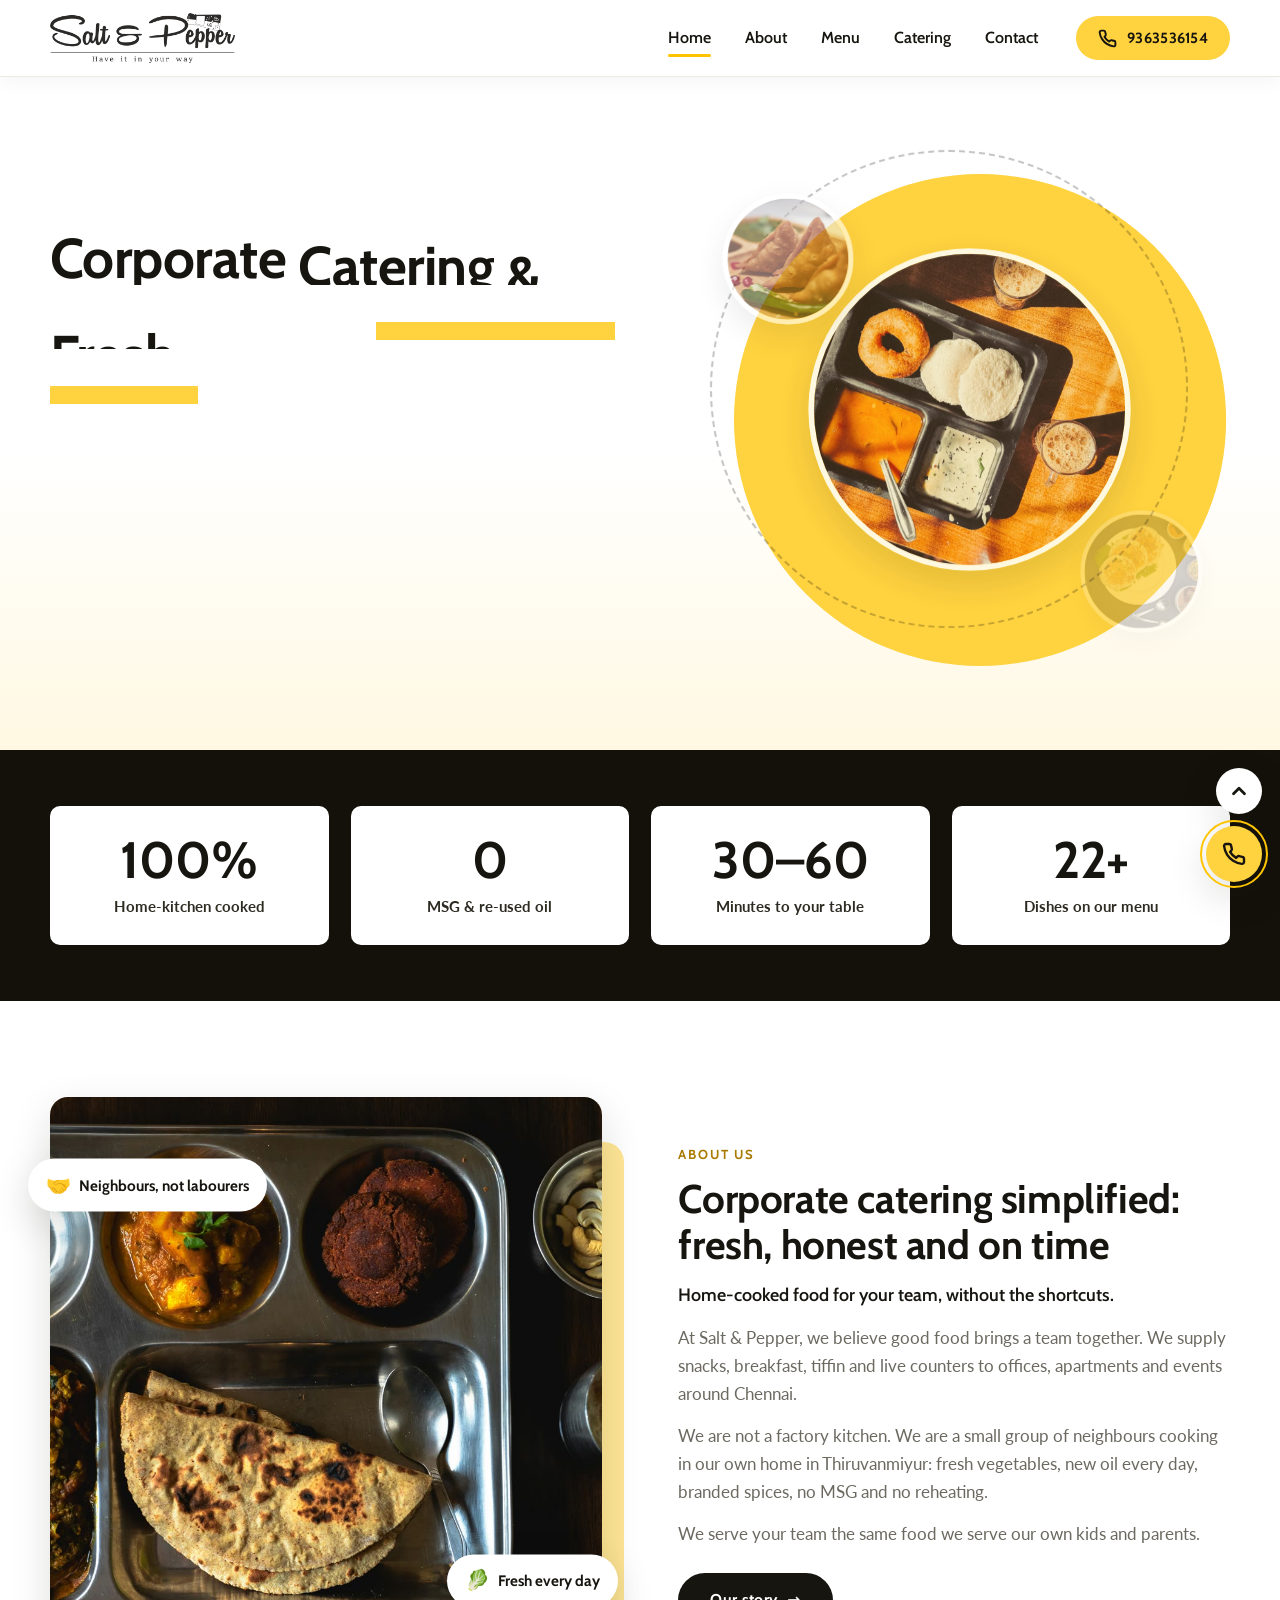
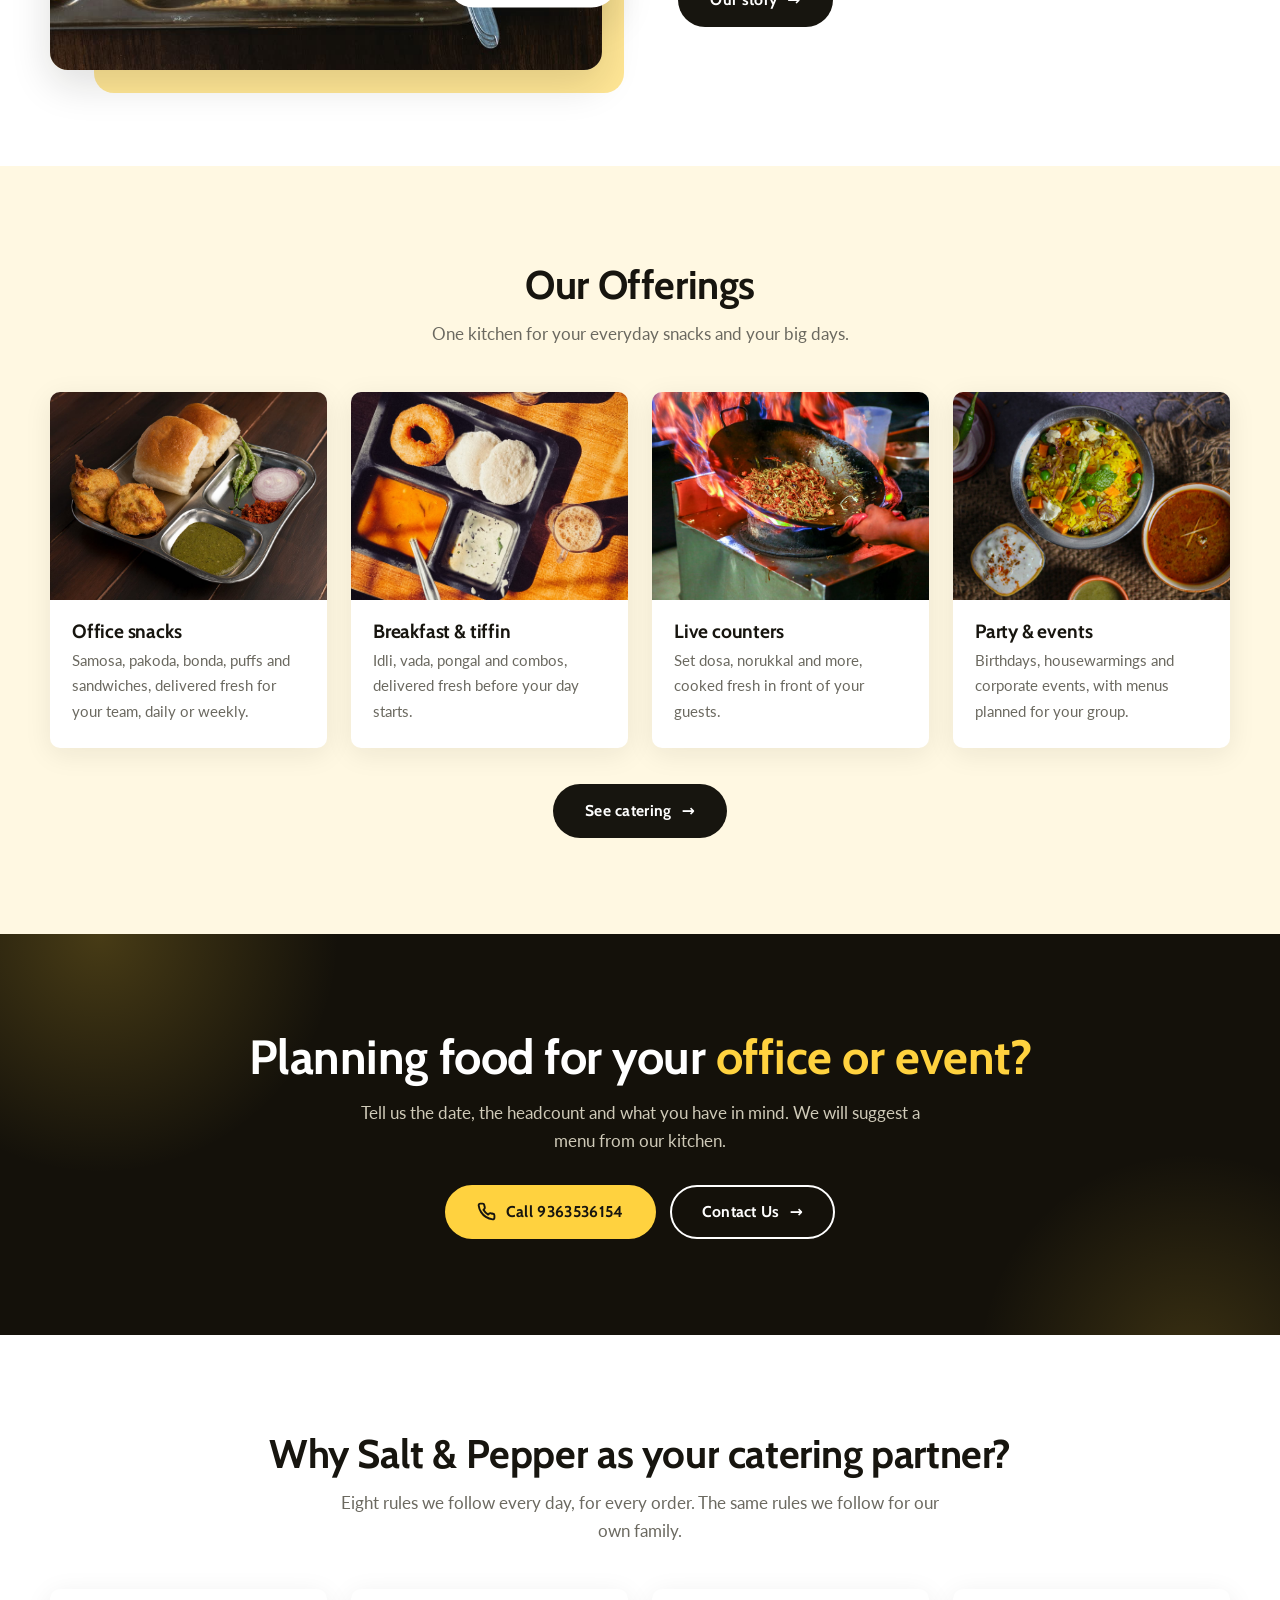
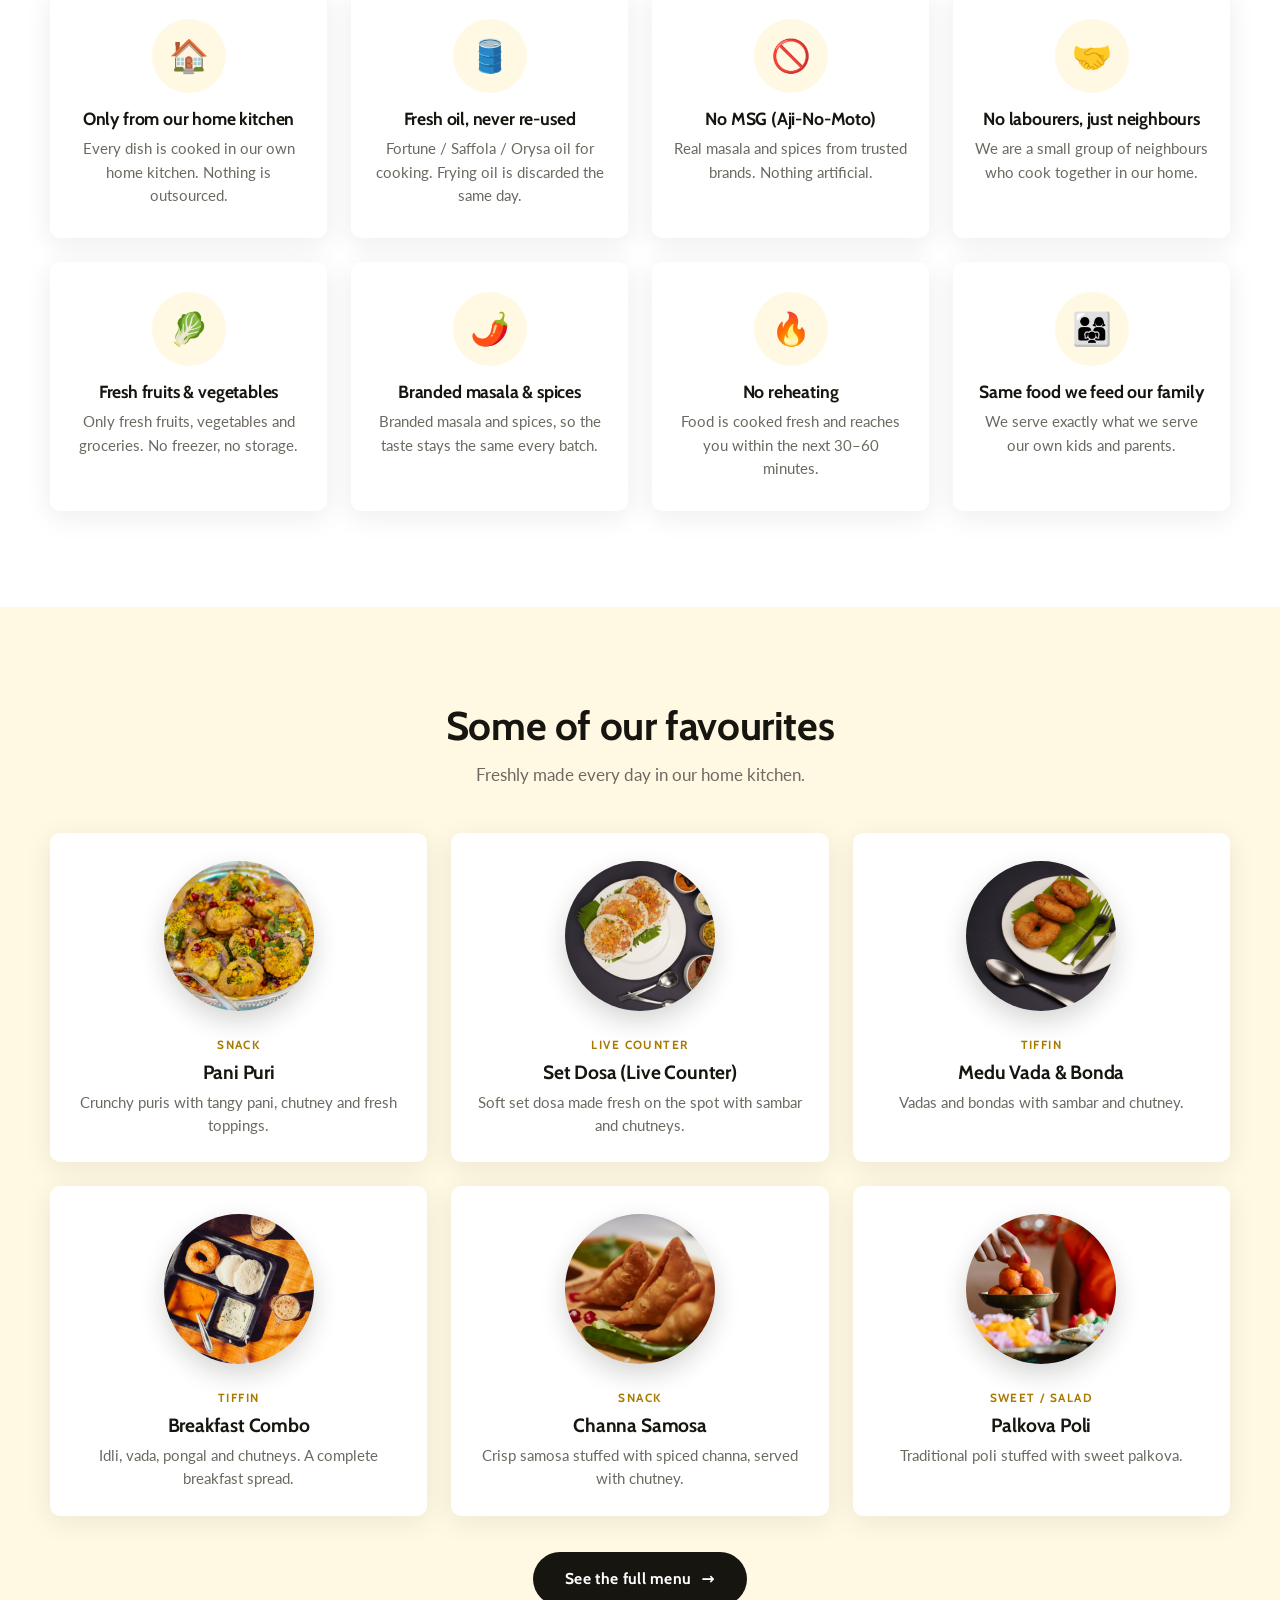
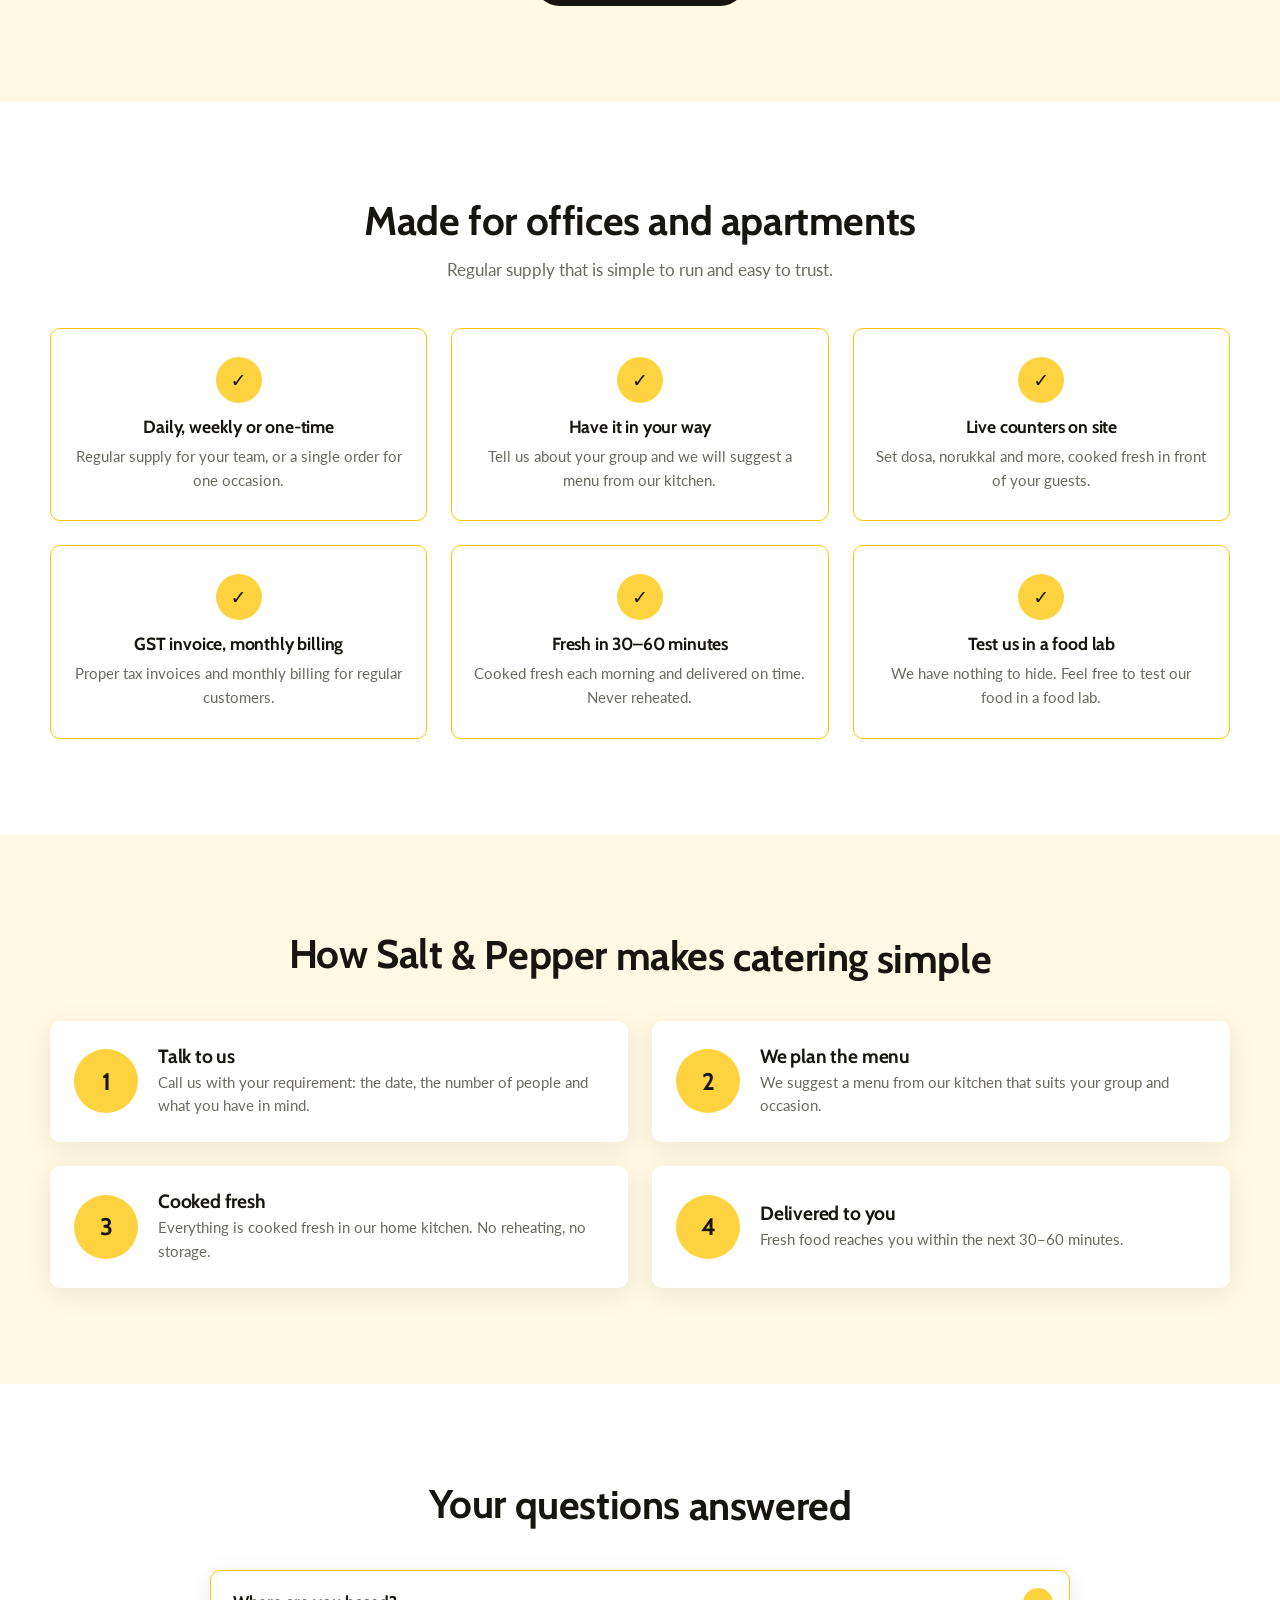
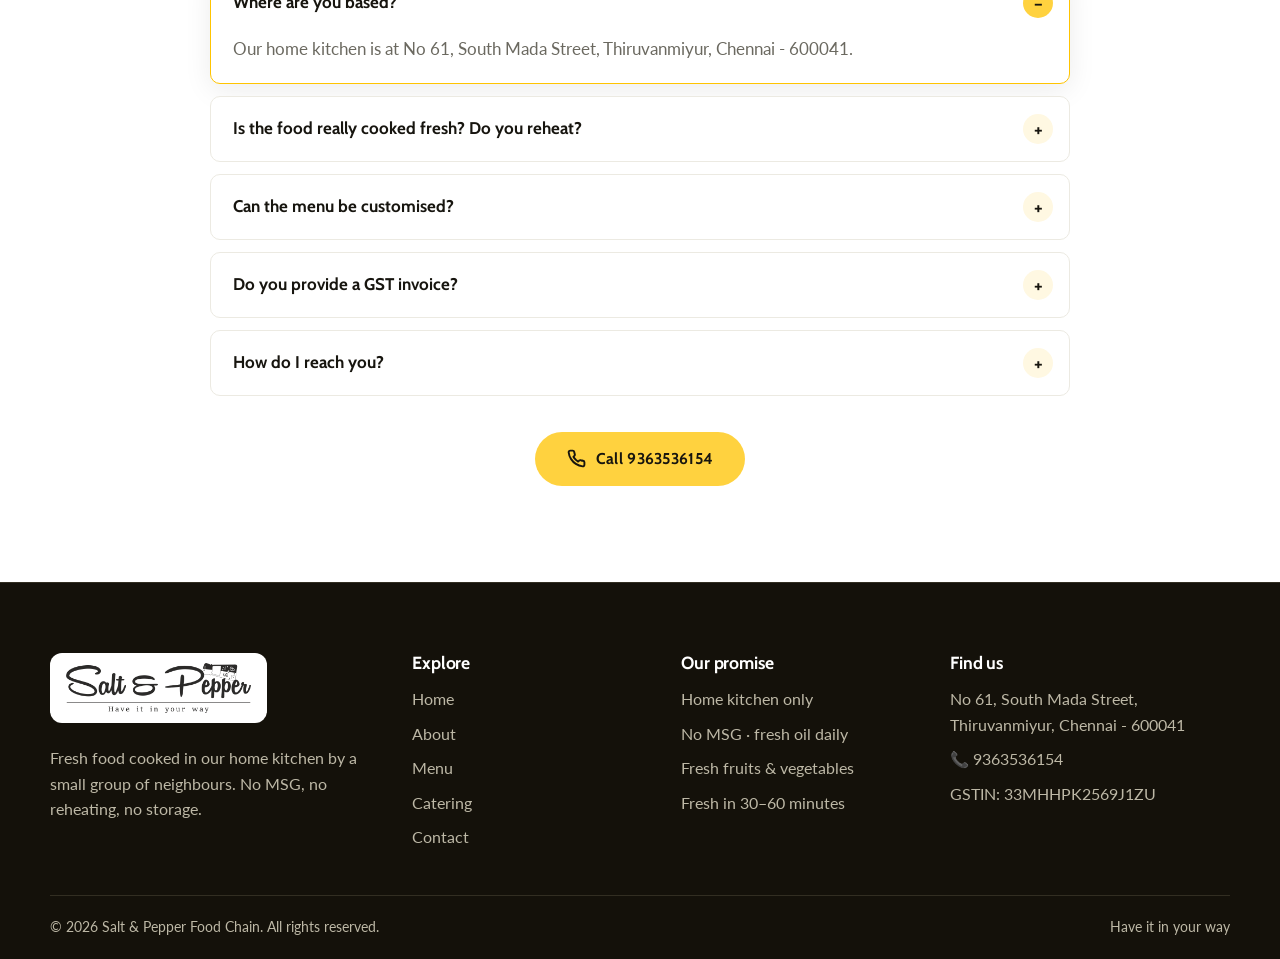
==== index.html @ cba0b31f "Add Salt & Pepper Food Chain website Five-page static site (Home, About, Menu, Catering, Contact) in" ====
<!doctype html>
<html lang="en">
<head>
<meta charset="utf-8">
<meta name="viewport" content="width=device-width,initial-scale=1">
<title>Salt &amp; Pepper Food Chain | Corporate catering &amp; fresh home-kitchen snacks in Chennai</title>
<meta name="description" content="Corporate catering, office snacks, tiffin and live counters from a home kitchen in Thiruvanmiyur, Chennai. No MSG, no reheating, fresh in 30–60 minutes.">
<meta name="theme-color" content="#ffffff">
<meta property="og:type" content="website">
<meta property="og:title" content="Salt &amp; Pepper Food Chain | Corporate catering &amp; fresh home-kitchen snacks in Chennai">
<meta property="og:description" content="Corporate catering, office snacks, tiffin and live counters from a home kitchen in Thiruvanmiyur, Chennai. No MSG, no reheating, fresh in 30–60 minutes.">
<meta property="og:image" content="assets/img/p03.jpg">
<link rel="icon" href="assets/img/logo.png">
<link rel="preconnect" href="https://fonts.googleapis.com">
<link rel="preconnect" href="https://fonts.gstatic.com" crossorigin>
<link href="https://fonts.googleapis.com/css2?family=Cabin:wght@500;600;700&family=Lato:wght@400;700;900&display=swap" rel="stylesheet">
<link rel="stylesheet" href="assets/css/style.css">
<script>document.documentElement.classList.add('js');window.__spFail=setTimeout(function(){document.documentElement.classList.remove('js')},6000);</script>
<script type="application/ld+json">{"@context":"https://schema.org","@type":"FoodEstablishment","name":"Salt & Pepper Food Chain","slogan":"Have it in your way","telephone":"+919363536154","image":"assets/img/logo.png","servesCuisine":["South Indian","Indian snacks"],"address":{"@type":"PostalAddress","streetAddress":"No 61, South Mada Street, Thiruvanmiyur","addressLocality":"Chennai","postalCode":"600041","addressCountry":"IN"}}</script>
</head>
<body>
<a class="skip" href="#main">Skip to content</a>
<div class="curtain" aria-hidden="true"><img src="assets/img/logo.png" alt="" width="220" height="74"><div class="bar-l"><i></i></div></div>
<div class="progress" aria-hidden="true"></div>
<header class="site"><div class="bar">
  <a class="logo" href="index.html" aria-label="Salt &amp; Pepper Food Chain, home"><img src="assets/img/logo.png" alt="Salt &amp; Pepper – Have it in your way" width="145" height="48"></a>
  <nav class="main" aria-label="Main"><a class="lnk" href="index.html" aria-current="page">Home</a><a class="lnk" href="about.html">About</a><a class="lnk" href="menu.html">Menu</a><a class="lnk" href="catering.html">Catering</a><a class="lnk" href="contact.html">Contact</a></nav>
  <a class="btn btn-y btn-sm" href="tel:+919363536154"><svg viewBox="0 0 24 24" fill="none" stroke="currentColor" stroke-width="2.4" stroke-linecap="round" stroke-linejoin="round" aria-hidden="true"><path d="M22 16.9v3a2 2 0 0 1-2.2 2 19.8 19.8 0 0 1-8.6-3.1 19.5 19.5 0 0 1-6-6A19.8 19.8 0 0 1 2.1 4.2 2 2 0 0 1 4.1 2h3a2 2 0 0 1 2 1.7c.1 1 .4 1.9.7 2.8a2 2 0 0 1-.5 2.1L8.1 9.9a16 16 0 0 0 6 6l1.3-1.3a2 2 0 0 1 2.1-.4c.9.3 1.8.6 2.8.7a2 2 0 0 1 1.7 2z"/></svg>9363536154</a>
  <button class="burger" type="button" aria-expanded="false" aria-controls="mmenu" aria-label="Open menu"><i></i><i></i><i></i></button>
</div></header>
<div class="mmenu" id="mmenu"><a class="big" href="index.html" aria-current="page">Home</a><a class="big" href="about.html">About</a><a class="big" href="menu.html">Menu</a><a class="big" href="catering.html">Catering</a><a class="big" href="contact.html">Contact</a><div class="mfoot"><span>📍 No 61, South Mada Street, Thiruvanmiyur, Chennai - 600041</span><a href="tel:+919363536154">📞 9363536154</a></div></div>
<main id="main">

<section class="hero">
  <div class="wrap">
    <div>
      <span class="pill hero-in">📍 Home kitchen · Thiruvanmiyur, Chennai</span>
      <h1>Corporate Catering &amp; Fresh Snacks, <em>Cooked at Home</em></h1>
      <p class="lead hero-in">Daily snacks, breakfast, tiffin and event catering for offices and apartments in Chennai. Cooked fresh by a small group of neighbours and delivered within 30–60 minutes.</p>
      <div class="cta hero-in"><a class="btn btn-y" href="contact.html">Contact Us <span class="arr">→</span></a><a class="btn btn-white" href="tel:+919363536154"><svg viewBox="0 0 24 24" fill="none" stroke="currentColor" stroke-width="2.4" stroke-linecap="round" stroke-linejoin="round" aria-hidden="true"><path d="M22 16.9v3a2 2 0 0 1-2.2 2 19.8 19.8 0 0 1-8.6-3.1 19.5 19.5 0 0 1-6-6A19.8 19.8 0 0 1 2.1 4.2 2 2 0 0 1 4.1 2h3a2 2 0 0 1 2 1.7c.1 1 .4 1.9.7 2.8a2 2 0 0 1-.5 2.1L8.1 9.9a16 16 0 0 0 6 6l1.3-1.3a2 2 0 0 1 2.1-.4c.9.3 1.8.6 2.8.7a2 2 0 0 1 1.7 2z"/></svg>Call 9363536154</a></div>
      <div class="trust hero-in"><span class="pill">🚫 No MSG</span><span class="pill">🔥 No reheating</span><span class="pill">🧾 GST invoice</span></div>
    </div>
    <div class="art" role="img" aria-label="Breakfast combo, samosas and set dosa from our kitchen">
      <div class="blob"></div><div class="ring"></div>
      <img class="a1" src="assets/img/r_combo.jpg" alt="" fetchpriority="high">
      <img class="a2" src="assets/img/r_samosa.jpg" alt="">
      <img class="a3" src="assets/img/r_dosa.jpg" alt="">
      <span class="chip c1">✓ Fresh in 30–60 mins</span>
      <span class="chip c2">🏠 Home kitchen</span>
    </div>
  </div>
</section>

<section class="stats" aria-label="Salt &amp; Pepper in numbers"><div class="wrap sgrid">
  <div class="stat rv"><b data-count="100" data-suffix="%">100%</b><span>Home-kitchen cooked</span></div>
  <div class="stat rv d1"><b>0</b><span>MSG &amp; re-used oil</span></div>
  <div class="stat rv d2"><b>30–60</b><span>Minutes to your table</span></div>
  <div class="stat rv d3"><b data-count="22" data-suffix="+">22+</b><span>Dishes on our menu</span></div>
</div></section>

<section id="about-section">
  <div class="wrap split">
    <div class="imgbox rv"><div class="main"><img src="assets/img/p02.jpg" alt="Home-style thali on a steel tray" loading="lazy"></div><div class="float f1"><span class="e">🤝</span>Neighbours, not labourers</div><div class="float f2"><span class="e">🥬</span>Fresh every day</div></div>
    <div class="rv d2">
      <span class="eyebrow">About us</span>
      <h2 class="splt">Corporate catering simplified: fresh, honest and on time</h2>
      <p class="sub">Home-cooked food for your team, without the shortcuts.</p>
      <p class="lead">At Salt &amp; Pepper, we believe good food brings a team together. We supply snacks, breakfast, tiffin and live counters to offices, apartments and events around Chennai.</p>
      <p class="lead">We are not a factory kitchen. We are a small group of neighbours cooking in our own home in Thiruvanmiyur: fresh vegetables, new oil every day, branded spices, no MSG and no reheating.</p>
      <p class="lead">We serve your team the same food we serve our own kids and parents.</p>
      <p style="margin-top:26px"><a class="btn btn-dark" href="about.html">Our story <span class="arr">→</span></a></p>
    </div>
  </div>
</section>

<section class="tint">
  <div class="wrap">
    <div class="sec-head center"><h2 class="splt">Our Offerings</h2><p class="lead rv" style="margin-top:12px">One kitchen for your everyday snacks and your big days.</p></div>
    <div class="svc">
      <article class="tilt rv"><img src="assets/img/p05.jpg" alt="Snacks served on a steel tray" loading="lazy"><div class="t"><h3>Office snacks</h3><p>Samosa, pakoda, bonda, puffs and sandwiches, delivered fresh for your team, daily or weekly.</p></div></article>
      <article class="tilt rv d1"><img src="assets/img/p14.jpg" alt="Idli, vada and chutneys with filter coffee" loading="lazy"><div class="t"><h3>Breakfast &amp; tiffin</h3><p>Idli, vada, pongal and combos, delivered fresh before your day starts.</p></div></article>
      <article class="tilt rv d2"><img src="assets/img/p15.jpg" alt="Live wok cooking" loading="lazy"><div class="t"><h3>Live counters</h3><p>Set dosa, norukkal and more, cooked fresh in front of your guests.</p></div></article>
      <article class="tilt rv d3"><img src="assets/img/p13.jpg" alt="Veg pulao with raita" loading="lazy"><div class="t"><h3>Party &amp; events</h3><p>Birthdays, housewarmings and corporate events, with menus planned for your group.</p></div></article>
    </div>
    <p class="center" style="margin-top:36px"><a class="btn btn-dark" href="catering.html">See catering <span class="arr">→</span></a></p>
  </div>
</section>

<section class="cta-band"><div class="wrap"><h2>Planning food for your <em>office or event?</em></h2><p>Tell us the date, the headcount and what you have in mind. We will suggest a menu from our kitchen.</p><div class="cta"><a class="btn btn-white" href="tel:+919363536154"><svg viewBox="0 0 24 24" fill="none" stroke="currentColor" stroke-width="2.4" stroke-linecap="round" stroke-linejoin="round" aria-hidden="true"><path d="M22 16.9v3a2 2 0 0 1-2.2 2 19.8 19.8 0 0 1-8.6-3.1 19.5 19.5 0 0 1-6-6A19.8 19.8 0 0 1 2.1 4.2 2 2 0 0 1 4.1 2h3a2 2 0 0 1 2 1.7c.1 1 .4 1.9.7 2.8a2 2 0 0 1-.5 2.1L8.1 9.9a16 16 0 0 0 6 6l1.3-1.3a2 2 0 0 1 2.1-.4c.9.3 1.8.6 2.8.7a2 2 0 0 1 1.7 2z"/></svg>Call 9363536154</a><a class="btn btn-dark" href="contact.html">Contact Us <span class="arr">→</span></a></div></div></section>

<section>
  <div class="wrap">
    <div class="sec-head center"><h2 class="splt">Why Salt &amp; Pepper as your catering partner?</h2><p class="lead rv" style="margin-top:12px">Eight rules we follow every day, for every order. The same rules we follow for our own family.</p></div>
    <div class="why">
      <article class="tilt rv"><div class="ic">🏠</div><h3>Only from our home kitchen</h3><p>Every dish is cooked in our own home kitchen. Nothing is outsourced.</p></article>
      <article class="tilt rv d1"><div class="ic">🛢️</div><h3>Fresh oil, never re-used</h3><p>Fortune / Saffola / Orysa oil for cooking. Frying oil is discarded the same day.</p></article>
      <article class="tilt rv d2"><div class="ic">🚫</div><h3>No MSG (Aji-No-Moto)</h3><p>Real masala and spices from trusted brands. Nothing artificial.</p></article>
      <article class="tilt rv d3"><div class="ic">🤝</div><h3>No labourers, just neighbours</h3><p>We are a small group of neighbours who cook together in our home.</p></article>
      <article class="tilt rv"><div class="ic">🥬</div><h3>Fresh fruits &amp; vegetables</h3><p>Only fresh fruits, vegetables and groceries. No freezer, no storage.</p></article>
      <article class="tilt rv d1"><div class="ic">🌶️</div><h3>Branded masala &amp; spices</h3><p>Branded masala and spices, so the taste stays the same every batch.</p></article>
      <article class="tilt rv d2"><div class="ic">🔥</div><h3>No reheating</h3><p>Food is cooked fresh and reaches you within the next 30–60 minutes.</p></article>
      <article class="tilt rv d3"><div class="ic">👨‍👩‍👧</div><h3>Same food we feed our family</h3><p>We serve exactly what we serve our own kids and parents.</p></article>
    </div>
  </div>
</section>

<section class="tint">
  <div class="wrap">
    <div class="sec-head center"><h2 class="splt">Some of our favourites</h2><p class="lead rv" style="margin-top:12px">Freshly made every day in our home kitchen.</p></div>
    <div class="dgrid" id="dishTrack"></div>
    <p class="center" style="margin-top:36px"><a class="btn btn-dark" href="menu.html">See the full menu <span class="arr">→</span></a></p>
  </div>
</section>

<section>
  <div class="wrap">
    <div class="sec-head center"><h2 class="splt">Made for offices and apartments</h2><p class="lead rv" style="margin-top:12px">Regular supply that is simple to run and easy to trust.</p></div>
    <div class="tk">
      <article class="rv"><div class="ck">✓</div><h3>Daily, weekly or one-time</h3><p>Regular supply for your team, or a single order for one occasion.</p></article>
      <article class="rv d1"><div class="ck">✓</div><h3>Have it in your way</h3><p>Tell us about your group and we will suggest a menu from our kitchen.</p></article>
      <article class="rv d2"><div class="ck">✓</div><h3>Live counters on site</h3><p>Set dosa, norukkal and more, cooked fresh in front of your guests.</p></article>
      <article class="rv"><div class="ck">✓</div><h3>GST invoice, monthly billing</h3><p>Proper tax invoices and monthly billing for regular customers.</p></article>
      <article class="rv d1"><div class="ck">✓</div><h3>Fresh in 30–60 minutes</h3><p>Cooked fresh each morning and delivered on time. Never reheated.</p></article>
      <article class="rv d2"><div class="ck">✓</div><h3>Test us in a food lab</h3><p>We have nothing to hide. Feel free to test our food in a food lab.</p></article>
    </div>
  </div>
</section>

<section class="tint">
  <div class="wrap">
    <div class="sec-head center"><h2 class="splt">How Salt &amp; Pepper makes catering simple</h2></div>
    <div class="steps">
      <article class="rv"><div class="nm">1</div><div><h3>Talk to us</h3><p>Call us with your requirement: the date, the number of people and what you have in mind.</p></div></article>
      <article class="rv d1"><div class="nm">2</div><div><h3>We plan the menu</h3><p>We suggest a menu from our kitchen that suits your group and occasion.</p></div></article>
      <article class="rv"><div class="nm">3</div><div><h3>Cooked fresh</h3><p>Everything is cooked fresh in our home kitchen. No reheating, no storage.</p></div></article>
      <article class="rv d1"><div class="nm">4</div><div><h3>Delivered to you</h3><p>Fresh food reaches you within the next 30–60 minutes.</p></div></article>
    </div>
  </div>
</section>

<section>
  <div class="wrap">
    <div class="sec-head center"><h2 class="splt">Your questions answered</h2></div>
    <div class="faq rv">
      <details open><summary>Where are you based?</summary><p>Our home kitchen is at No 61, South Mada Street, Thiruvanmiyur, Chennai - 600041.</p></details>
      <details><summary>Is the food really cooked fresh? Do you reheat?</summary><p>No reheating, ever. Food is cooked fresh and reaches you within 30–60 minutes. We do not use MSG and never re-use frying oil.</p></details>
      <details><summary>Can the menu be customised?</summary><p>Yes. Tell us about your group and occasion and we will suggest a menu from our kitchen.</p></details>
      <details><summary>Do you provide a GST invoice?</summary><p>Yes. We provide proper tax invoices (GSTIN 33MHHPK2569J1ZU) and monthly billing for regular customers.</p></details>
      <details><summary>How do I reach you?</summary><p>Please call us on 9363536154. We will be happy to talk through your requirement.</p></details>
    </div>
    <p class="center" style="margin-top:36px"><a class="btn btn-y" href="tel:+919363536154"><svg viewBox="0 0 24 24" fill="none" stroke="currentColor" stroke-width="2.4" stroke-linecap="round" stroke-linejoin="round" aria-hidden="true"><path d="M22 16.9v3a2 2 0 0 1-2.2 2 19.8 19.8 0 0 1-8.6-3.1 19.5 19.5 0 0 1-6-6A19.8 19.8 0 0 1 2.1 4.2 2 2 0 0 1 4.1 2h3a2 2 0 0 1 2 1.7c.1 1 .4 1.9.7 2.8a2 2 0 0 1-.5 2.1L8.1 9.9a16 16 0 0 0 6 6l1.3-1.3a2 2 0 0 1 2.1-.4c.9.3 1.8.6 2.8.7a2 2 0 0 1 1.7 2z"/></svg>Call 9363536154</a></p>
  </div>
</section>
</main>
<footer class="site">
<div class="wrap">
  <div class="fcols">
    <div><div class="flogo"><img src="assets/img/logo.png" alt="Salt &amp; Pepper" width="160" height="54"></div>
      <p>Fresh food cooked in our home kitchen by a small group of neighbours. No MSG, no reheating, no storage.</p></div>
    <div><h4>Explore</h4><ul><li><a href="index.html">Home</a></li><li><a href="about.html">About</a></li><li><a href="menu.html">Menu</a></li><li><a href="catering.html">Catering</a></li><li><a href="contact.html">Contact</a></li></ul></div>
    <div><h4>Our promise</h4><ul><li>Home kitchen only</li><li>No MSG · fresh oil daily</li><li>Fresh fruits &amp; vegetables</li><li>Fresh in 30–60 minutes</li></ul></div>
    <div><h4>Find us</h4><ul><li>No 61, South Mada Street, Thiruvanmiyur, Chennai - 600041</li><li>📞 <a href="tel:+919363536154">9363536154</a></li><li>GSTIN: 33MHHPK2569J1ZU</li></ul></div>
  </div>
  <div class="fmega" aria-hidden="true">Salt &amp; Pepper</div>
  <div class="fbot"><span>© <span id="yr">2026</span> Salt &amp; Pepper Food Chain. All rights reserved.</span><span>Have it in your way</span></div>
</div>
</footer>
<div class="fab">
  <button class="top-btn" type="button" aria-label="Back to top"><svg width="22" height="22" viewBox="0 0 24 24" fill="none" stroke="currentColor" stroke-width="3" stroke-linecap="round" stroke-linejoin="round"><path d="m6 15 6-6 6 6"/></svg></button>
  <a class="call" href="tel:+919363536154" aria-label="Call 9363536154"><svg viewBox="0 0 24 24" fill="none" stroke="currentColor" stroke-width="2.4" stroke-linecap="round" stroke-linejoin="round" aria-hidden="true"><path d="M22 16.9v3a2 2 0 0 1-2.2 2 19.8 19.8 0 0 1-8.6-3.1 19.5 19.5 0 0 1-6-6A19.8 19.8 0 0 1 2.1 4.2 2 2 0 0 1 4.1 2h3a2 2 0 0 1 2 1.7c.1 1 .4 1.9.7 2.8a2 2 0 0 1-.5 2.1L8.1 9.9a16 16 0 0 0 6 6l1.3-1.3a2 2 0 0 1 2.1-.4c.9.3 1.8.6 2.8.7a2 2 0 0 1 1.7 2z"/></svg></a>
</div>
<script src="assets/js/gsap.min.js"></script>
<script src="assets/js/ScrollTrigger.min.js"></script>
<script src="assets/js/main.js"></script>
</body>
</html>
---- assets/css/style.css ----
/* Salt & Pepper Food Chain — v3: clean corporate-catering style (white space, soft cards, dark bands). Information site, no ordering. */
:root{
  --y:#ffd23f; --y2:#ffc400; --yl:#fff3c4; --cream:#fff8e2; --paper:#ffffff;
  --ink:#17150f; --ink2:#2e2b22; --dark:#14110a; --red:#d62f2f; --muted:#6b6960; --line:#eceae2;
  --disp:'Cabin',system-ui,'Segoe UI',Roboto,sans-serif; --body:'Lato',system-ui,'Segoe UI',Roboto,sans-serif;
  --ease:cubic-bezier(.2,.8,.2,1); --r:10px;
  --sh:0 6px 28px rgba(23,21,15,.08); --sh2:0 14px 40px rgba(23,21,15,.14);
}
*{box-sizing:border-box;margin:0;padding:0}
html{-webkit-text-size-adjust:100%;overflow-x:clip;scroll-behavior:smooth}
body{font-family:var(--body);font-size:17px;line-height:1.65;color:var(--ink2);background:var(--paper);overflow-x:clip}
img{max-width:100%;display:block}
a{color:inherit}
button{font:inherit;cursor:pointer;border:0;background:none;color:inherit}
:focus-visible{outline:3px solid var(--y2);outline-offset:3px;border-radius:6px}
.wrap{width:min(1180px,100% - 40px);margin-inline:auto}
.skip{position:absolute;left:-999px;top:8px;background:var(--ink);color:#fff;padding:10px 16px;border-radius:8px;z-index:500}
.skip:focus{left:8px}
.sr{position:absolute;width:1px;height:1px;overflow:hidden;clip:rect(0 0 0 0);white-space:nowrap}
h1,h2,h3,h4{font-family:var(--disp);color:var(--ink);line-height:1.15;letter-spacing:-.01em;font-weight:700}
h1{font-size:clamp(2.2rem,4.6vw,3.5rem)}
h2{font-size:clamp(1.7rem,3.2vw,2.5rem)}
h3{font-size:1.2rem;font-weight:700}
.pill{display:inline-flex;align-items:center;gap:8px;background:var(--cream);border-radius:99px;padding:6px 16px;font-weight:700;font-size:.85rem;color:var(--ink)}
.eyebrow{display:inline-block;font-family:var(--disp);font-weight:700;font-size:.82rem;letter-spacing:.14em;text-transform:uppercase;color:#a87a00;margin-bottom:10px}
.lead{font-size:1.06rem;color:var(--muted);max-width:60ch}
.center{text-align:center}.center .lead{margin-inline:auto}
section{padding:clamp(60px,7.5vw,100px) 0;position:relative}
.tint{background:var(--cream)}
.hl{background:linear-gradient(transparent 68%,var(--y) 68% 94%,transparent 94%);padding:0 .06em}
.red{color:var(--red)}

/* html.js: initial states (content stays visible without JS) */
.js .sw{display:inline-block;overflow:hidden;vertical-align:top;padding-bottom:.12em;margin-bottom:-.12em}
.js .si{display:inline-block;transform:translateY(110%)}
.js .rv{opacity:0;transform:translateY(26px)}
.js .rv.in{opacity:1;transform:none;transition:opacity .7s var(--ease),transform .7s var(--ease)}
.js .rv.d1{transition-delay:.08s}.js .rv.d2{transition-delay:.16s}.js .rv.d3{transition-delay:.24s}
.js .hero-in{opacity:0;transform:translateY(24px)}

/* loader / page transition */
.curtain{position:fixed;inset:0;z-index:400;background:#fff;display:grid;place-items:center;pointer-events:none;transform:translateY(100%)}
.js .curtain{transform:none;pointer-events:auto}
.curtain img{width:min(200px,50vw)}
.curtain .bar-l{position:absolute;bottom:22%;width:min(200px,50vw);height:4px;border-radius:9px;background:var(--line);overflow:hidden}
.curtain .bar-l i{display:block;height:100%;width:0;background:var(--y2);animation:load 1s var(--ease) forwards}
@keyframes load{to{width:100%}}
.progress{position:fixed;left:0;top:0;height:3px;width:100%;transform-origin:0 50%;transform:scaleX(0);background:var(--y2);z-index:300}

/* buttons */
.btn{display:inline-flex;align-items:center;justify-content:center;gap:10px;min-height:50px;padding:12px 30px;border-radius:99px;font-family:var(--disp);font-weight:700;font-size:.98rem;letter-spacing:.02em;text-decoration:none;border:2px solid transparent;transition:transform .2s var(--ease),box-shadow .2s var(--ease),background .2s,color .2s;white-space:nowrap}
.btn:hover{transform:translateY(-2px);box-shadow:var(--sh2)}
.btn:active{transform:none;box-shadow:none}
.btn-y{background:var(--y);color:var(--ink)}
.btn-y:hover{background:var(--y2)}
.btn-dark{background:var(--ink);color:#fff}
.btn-white{background:#fff;color:var(--ink);border-color:var(--ink)}
.btn-red{background:var(--red);color:#fff}
.btn-sm{min-height:42px;padding:8px 20px;font-size:.92rem}
.btn svg{width:19px;height:19px;flex:none}
.btn .arr{display:inline-block;transition:transform .25s var(--ease)}
.btn:hover .arr{transform:translateX(4px)}

/* header */
header.site{position:fixed;top:0;left:0;right:0;z-index:200;background:rgba(255,255,255,.96);backdrop-filter:blur(10px);-webkit-backdrop-filter:blur(10px);box-shadow:0 1px 0 var(--line),0 4px 20px rgba(23,21,15,.05);transition:transform .45s var(--ease)}
header.site.hide{transform:translateY(-110%)}
.bar{margin-inline:auto;width:min(1180px,100% - 40px);display:flex;align-items:center;gap:12px;min-height:76px}
.logo img{height:50px;width:auto}
nav.main{margin-left:auto;display:flex;align-items:center;gap:2px}
nav.main a.lnk{position:relative;padding:10px 16px;font-family:var(--disp);font-weight:600;text-decoration:none;font-size:1rem;color:var(--ink);transition:color .2s}
nav.main a.lnk::after{content:'';position:absolute;left:16px;right:16px;bottom:4px;height:3px;border-radius:3px;background:var(--y2);transform:scaleX(0);transform-origin:0 50%;transition:transform .3s var(--ease)}
nav.main a.lnk:hover::after,nav.main a.lnk[aria-current=page]::after{transform:scaleX(1)}
.bar .btn{margin-left:10px}
.burger{display:none;width:46px;height:46px;border-radius:10px;margin-left:auto;flex-direction:column;align-items:center;justify-content:center;gap:5px;background:var(--y);z-index:260;position:relative}
.burger i{display:block;width:22px;height:2.5px;background:var(--ink);border-radius:2px;transition:transform .3s var(--ease),opacity .2s}
.burger[aria-expanded=true] i:nth-child(1){transform:translateY(7.5px) rotate(45deg)}
.burger[aria-expanded=true] i:nth-child(2){opacity:0}
.burger[aria-expanded=true] i:nth-child(3){transform:translateY(-7.5px) rotate(-45deg)}
.mmenu{position:fixed;inset:0;z-index:150;background:#fff;display:flex;flex-direction:column;justify-content:center;padding:100px 28px 40px;opacity:0;visibility:hidden;transition:opacity .3s,visibility 0s .3s}
.mmenu.open{opacity:1;visibility:visible;transition:opacity .3s}
.mmenu a.big{font-family:var(--disp);font-weight:700;font-size:clamp(1.9rem,8vw,2.6rem);line-height:1.5;text-decoration:none;display:block;color:var(--ink);border-bottom:1px solid var(--line)}
.mmenu a.big[aria-current=page]{color:#a87a00}
.mmenu .mfoot{margin-top:28px;display:grid;gap:10px;font-weight:700;font-size:.95rem}
@media(max-width:960px){nav.main,.bar .btn{display:none}.burger{display:flex}.bar{min-height:66px}.logo img{height:44px}}
@media(min-width:961px){.mmenu{display:none}}

/* hero */
.hero{padding:150px 0 80px;overflow:hidden;background:linear-gradient(180deg,#fff 60%,var(--cream))}
.hero .wrap{display:grid;grid-template-columns:1.05fr .95fr;gap:40px;align-items:center}
.hero h1{margin:18px 0 20px}
.hero h1 em{font-style:normal;background:linear-gradient(transparent 68%,var(--y) 68% 94%,transparent 94%)}
.hero .lead{margin-bottom:30px;max-width:50ch}
.hero .cta{display:flex;gap:14px;flex-wrap:wrap}
.hero .trust{display:flex;gap:10px;flex-wrap:wrap;margin-top:30px}
.art{position:relative;width:min(100%,520px);aspect-ratio:1;margin-left:auto}
.art .blob{position:absolute;inset:6% 2% 2% 6%;border-radius:50%;background:var(--y)}
.art .ring{position:absolute;inset:0 8% 8% 0;border-radius:50%;border:2px dashed rgba(23,21,15,.25)}
.art img{position:absolute;aspect-ratio:1;border-radius:50%;object-fit:cover;border:6px solid #fff;box-shadow:var(--sh2)}
.art .a1{width:66%;left:17%;top:17%}
.art .a2{width:30%;left:0;top:6%;animation:bob 6s ease-in-out infinite}
.art .a3{width:34%;right:0;bottom:2%;animation:bob 7s ease-in-out infinite -3s}
.art .chip{position:absolute;background:#fff;border-radius:99px;padding:10px 18px;font-family:var(--disp);font-weight:700;font-size:.92rem;color:var(--ink);box-shadow:var(--sh2);white-space:nowrap}
.art .c1{right:0;top:12%}
.art .c2{left:2%;bottom:10%}
@keyframes bob{50%{translate:0 -12px}}
@media(max-width:960px){
  .hero{padding:110px 0 60px}
  .hero .wrap{grid-template-columns:1fr;gap:40px}
  .art{margin:0 auto;width:min(100%,400px)}
}
@media(max-width:520px){.hero .cta .btn{flex:1 1 100%}}

/* stats band */
.stats{background:var(--dark);padding:56px 0}
.sgrid{display:grid;grid-template-columns:repeat(4,1fr);gap:22px;text-align:center}
.stat{background:#fff;border-radius:var(--r);padding:26px 14px}
.stat b{display:block;font-family:var(--disp);font-weight:700;font-size:clamp(2.1rem,4.4vw,3.2rem);line-height:1.1;color:var(--ink)}
.stat span{font-weight:700;font-size:.92rem;display:block;margin-top:6px;color:var(--ink2)}
@media(max-width:760px){.sgrid{grid-template-columns:repeat(2,1fr);gap:14px}}

/* section heads */
.sec-head{margin-bottom:44px}
.sub{font-family:var(--disp);font-weight:600;font-size:1.12rem;color:var(--ink);margin:12px 0 6px}

/* split / frames */
.split{display:grid;grid-template-columns:1fr 1fr;gap:clamp(30px,6vw,80px);align-items:center}
.split.rev>:first-child{order:2}
.split p+p{margin-top:14px}
.imgbox{position:relative}
.imgbox::before{content:'';position:absolute;inset:8% -4% -4% 8%;border-radius:20px;background:var(--y);opacity:.55}
.imgbox .main{position:relative;border-radius:18px;overflow:hidden;box-shadow:var(--sh2);background:var(--yl)}
.imgbox .main img{width:100%;aspect-ratio:5/5.2;object-fit:cover;transform:scale(1.15)}
.imgbox .float{position:absolute;background:#fff;border-radius:99px;padding:10px 18px;font-family:var(--disp);font-weight:700;font-size:.95rem;color:var(--ink);box-shadow:var(--sh2);display:flex;gap:8px;align-items:center;z-index:3}
.imgbox .float .e{font-size:1.25rem}
.imgbox .f1{left:-4%;top:12%}
.imgbox .f2{right:-3%;bottom:12%}
@media(max-width:900px){.split{grid-template-columns:1fr}.split.rev>:first-child{order:0}.imgbox .f1{left:3%}.imgbox .f2{right:3%}}
.ticks{list-style:none;display:grid;gap:12px;margin:22px 0 28px}
.ticks li{display:flex;gap:12px;align-items:flex-start;font-weight:700;color:var(--ink)}
.ticks li::before{content:'✓';flex:none;width:26px;height:26px;margin-top:1px;border-radius:50%;background:var(--y);color:var(--ink);display:grid;place-items:center;font-size:.85rem;font-weight:900}

/* cards shared */
.tilt{position:relative;transition:translate .3s var(--ease),box-shadow .3s var(--ease)}
.tilt:hover{translate:0 -6px;box-shadow:var(--sh2)}
.glare{display:none}

/* offerings / services */
.svc{display:grid;grid-template-columns:repeat(auto-fit,minmax(240px,1fr));gap:24px}
.svc article{background:#fff;border-radius:var(--r);overflow:hidden;box-shadow:var(--sh)}
.svc img{aspect-ratio:4/3;width:100%;object-fit:cover}
.svc div.t{padding:20px 22px 24px}.svc h3{margin-bottom:6px}.svc p{color:var(--muted);font-size:.96rem}

/* promo / cta band */
.cta-band{background:var(--dark);color:#fff;text-align:center;overflow:hidden;padding:clamp(60px,8vw,96px) 0}
.cta-band::before{content:'';position:absolute;width:520px;height:520px;left:-160px;top:-260px;border-radius:50%;background:radial-gradient(circle,rgba(255,210,63,.22),transparent 65%)}
.cta-band::after{content:'';position:absolute;width:460px;height:460px;right:-140px;bottom:-260px;border-radius:50%;background:radial-gradient(circle,rgba(255,210,63,.16),transparent 65%)}
.cta-band .wrap{position:relative;z-index:1}
.cta-band h2{color:#fff;font-size:clamp(1.9rem,4vw,3rem);margin-bottom:14px}
.cta-band h2 em{font-style:normal;color:var(--y)}
.cta-band p{max-width:58ch;margin:0 auto 30px;color:#cfcab8;font-size:1.06rem}
.cta-band .cta{display:flex;gap:14px;justify-content:center;flex-wrap:wrap}
.cta-band .btn-white{background:var(--y);border-color:var(--y);color:var(--ink)}
.cta-band .btn-dark{background:transparent;border-color:#fff;color:#fff}

/* why-us cards */
.why{display:grid;grid-template-columns:repeat(4,1fr);gap:24px}
.why article{background:#fff;border-radius:var(--r);padding:30px 22px;text-align:center;box-shadow:var(--sh)}
.why .ic{width:74px;height:74px;border-radius:50%;background:var(--cream);display:grid;place-items:center;font-size:2rem;margin:0 auto 16px}
.why h3{font-size:1.1rem;margin-bottom:8px}
.why p{color:var(--muted);font-size:.95rem;line-height:1.55}
@media(max-width:1000px){.why{grid-template-columns:repeat(2,1fr)}}
@media(max-width:520px){.why{grid-template-columns:1fr}}

/* promise cards on About (former flip cards, now plain) */
.promise{}
.pgrid{display:grid;grid-template-columns:repeat(4,1fr);gap:24px}
.flip{background:#fff;border-radius:var(--r);padding:30px 22px;text-align:center;box-shadow:var(--sh);cursor:default}
.flip-in,.face{position:static;transform:none}
.face.front .no,.face.front small,.face.back b{display:none}
.face.front .ic{width:74px;height:74px;border-radius:50%;background:var(--cream);display:grid;place-items:center;font-size:2rem;margin:0 auto 16px}
.face.front h3{font-size:1.1rem;margin-bottom:8px}
.face.back p{color:var(--muted);font-size:.95rem;line-height:1.55}
@media(max-width:1000px){.pgrid{grid-template-columns:repeat(2,1fr)}}
@media(max-width:520px){.pgrid{grid-template-columns:1fr}}

/* favourite dishes */
.dgrid{display:grid;grid-template-columns:repeat(3,1fr);gap:24px}
.dish{background:#fff;border-radius:var(--r);padding:28px 22px 26px;text-align:center;box-shadow:var(--sh)}
.dish .rd{width:150px;aspect-ratio:1;margin:0 auto 18px;border-radius:50%;overflow:hidden;box-shadow:0 10px 26px rgba(23,21,15,.18)}
.dish .rd img{width:100%;height:100%;object-fit:cover;transition:transform .8s var(--ease)}
.dish:hover .rd img{transform:scale(1.1)}
.dish .tg{font-family:var(--disp);font-weight:700;font-size:.74rem;letter-spacing:.12em;text-transform:uppercase;color:#a87a00}
.dish h3{font-size:1.2rem;margin:4px 0 8px}
.dish p{color:var(--muted);font-size:.95rem;line-height:1.5}
@media(max-width:900px){.dgrid{grid-template-columns:repeat(2,1fr)}}
@media(max-width:520px){.dgrid{grid-template-columns:1fr}}

/* tick feature cards */
.tk{display:grid;grid-template-columns:repeat(3,1fr);gap:24px}
.tk article{background:#fff;border:1.5px solid var(--y2);border-radius:var(--r);padding:28px 22px;text-align:center}
.tk .ck{width:46px;height:46px;border-radius:50%;background:var(--y);display:grid;place-items:center;margin:0 auto 14px;font-weight:900;font-size:1.2rem;color:var(--ink)}
.tk h3{font-size:1.1rem;margin-bottom:8px}
.tk p{color:var(--muted);font-size:.95rem;line-height:1.55}
@media(max-width:900px){.tk{grid-template-columns:repeat(2,1fr)}}
@media(max-width:520px){.tk{grid-template-columns:1fr}}

/* how it works (2-column step cards) */
.steps{display:grid;grid-template-columns:repeat(2,1fr);gap:24px}
.steps article{background:#fff;border-radius:var(--r);padding:24px;box-shadow:var(--sh);display:flex;gap:20px;align-items:center}
.steps .nm{flex:none;width:64px;height:64px;border-radius:50%;background:var(--y);display:grid;place-items:center;font-family:var(--disp);font-weight:700;font-size:1.5rem;color:var(--ink)}
.steps h3{margin-bottom:4px}
.steps p{color:var(--muted);font-size:.96rem;line-height:1.55}
@media(max-width:760px){.steps{grid-template-columns:1fr}}

/* timeline (About, Catering) */
.tl{position:relative;max-width:860px;margin-inline:auto;padding:6px 0}
.tl::before{content:'';position:absolute;left:30px;top:0;bottom:0;width:4px;background:var(--line);border-radius:4px}
.tl .fill{position:absolute;left:30px;top:0;bottom:0;width:4px;background:var(--y2);border-radius:4px;transform-origin:50% 0;transform:scaleY(0)}
.tstep{position:relative;padding:0 0 34px 92px}
.tstep:last-child{padding-bottom:0}
.tstep .nm{position:absolute;left:0;top:0;width:64px;height:64px;border-radius:50%;background:#fff;border:3px solid var(--line);display:grid;place-items:center;font-family:var(--disp);font-weight:700;font-size:1.5rem;color:var(--ink);z-index:2;transition:background .4s,border-color .4s}
.tstep.in .nm{background:var(--y);border-color:var(--y)}
.tstep .box{background:#fff;border-radius:var(--r);padding:22px 26px;box-shadow:var(--sh)}
.tstep h3{margin-bottom:6px}.tstep p{color:var(--muted)}
@media(max-width:560px){.tstep{padding-left:76px}.tstep .nm{width:54px;height:54px;font-size:1.25rem}.tl::before,.tl .fill{left:25px}}

/* lab seal */
.lab{display:grid;grid-template-columns:auto 1fr;gap:clamp(24px,5vw,56px);align-items:center;background:var(--cream);border-radius:18px;padding:clamp(26px,5vw,50px)}
.seal{position:relative;width:clamp(150px,20vw,210px);aspect-ratio:1}
.seal svg{width:100%;height:100%;animation:spin 24s linear infinite}
@keyframes spin{to{transform:rotate(360deg)}}
.seal text{font-family:var(--disp);font-weight:700;font-size:15.4px;letter-spacing:.14em;fill:var(--ink);text-transform:uppercase}
.seal .core{position:absolute;inset:27%;border-radius:50%;background:var(--y);display:grid;place-items:center;font-size:2.3rem}
@media(max-width:700px){.lab{grid-template-columns:1fr;text-align:center;justify-items:center}}

/* page banner (inner pages) */
.banner{background:var(--cream);padding:150px 0 76px;overflow:hidden;position:relative}
.banner .wrap{position:relative;z-index:2}
.banner h1{font-size:clamp(2.4rem,5.4vw,3.8rem);margin:10px 0 12px}
.banner .lead{font-size:1.1rem}
.banner .bp{position:absolute;border-radius:50%;overflow:hidden;border:6px solid #fff;box-shadow:var(--sh2);z-index:1;background:#fff}
.banner .bp img{width:100%;height:100%;object-fit:cover}
.banner .bp.a{width:clamp(160px,20vw,260px);aspect-ratio:1;right:7%;top:50%;margin-top:-100px}
.banner .bp.b{width:clamp(90px,11vw,150px);aspect-ratio:1;right:min(25vw,340px);bottom:-26px}
.crumbs{font-weight:700;font-size:.9rem;color:var(--muted)}
.crumbs a{text-decoration:none;color:var(--ink);border-bottom:2px solid var(--y2)}
@media(max-width:760px){.banner{padding:110px 0 60px}.banner .bp.a{right:-36px;width:140px;margin-top:0;top:auto;bottom:10px;opacity:.9}.banner .bp.b{display:none}}

/* menu page (display only) */
.mhead{position:sticky;top:88px;z-index:50;background:rgba(255,255,255,.96);backdrop-filter:blur(10px);border-radius:14px;padding:12px;box-shadow:var(--sh);margin-bottom:32px}
.toolbar{display:flex;gap:14px;flex-wrap:wrap;align-items:center;justify-content:space-between}
.tabs{display:flex;gap:8px;flex-wrap:wrap}
.tab{padding:9px 18px;border:1.5px solid var(--line);border-radius:99px;font-family:var(--disp);font-weight:700;font-size:.92rem;background:#fff;color:var(--ink);transition:background .2s,border-color .2s}
.tab:hover{border-color:var(--y2)}
.tab[aria-selected=true]{background:var(--y);border-color:var(--y)}
.search{position:relative;flex:0 1 280px;min-width:190px}
.search input{width:100%;min-height:46px;padding:10px 18px 10px 44px;border:1.5px solid var(--line);border-radius:99px;font:inherit;background:#fff}
.search input:focus{outline:0;border-color:var(--y2);box-shadow:0 0 0 4px var(--yl)}
.search svg{position:absolute;left:15px;top:50%;transform:translateY(-50%);width:18px;height:18px;color:var(--muted)}
.mgrid{display:grid;grid-template-columns:repeat(auto-fill,minmax(250px,1fr));gap:24px}
.mcard{background:#fff;border-radius:var(--r);overflow:hidden;display:flex;flex-direction:column;box-shadow:var(--sh)}
.mcard .im{aspect-ratio:4/3;overflow:hidden;background:var(--yl);position:relative}
.mcard .im img{width:100%;height:100%;object-fit:cover;transition:transform .9s var(--ease)}
.mcard:hover .im img{transform:scale(1.08)}
.mcard .tag{position:absolute;left:12px;top:12px;background:var(--y);border-radius:99px;font-family:var(--disp);font-size:.7rem;font-weight:700;padding:3px 12px;text-transform:uppercase;letter-spacing:.06em;color:var(--ink)}
.mcard .bd{padding:18px 20px 22px;display:flex;flex-direction:column;flex:1;gap:6px}
.mcard h3{font-size:1.12rem;line-height:1.25}
.mcard p{font-size:.94rem;color:var(--muted);line-height:1.5}
.empty{padding:50px;text-align:center;color:var(--muted);display:none}
.note{margin-top:32px;font-size:.94rem;color:var(--muted);text-align:center}

/* floating buttons */
.fab{position:fixed;right:18px;bottom:18px;z-index:120;display:flex;flex-direction:column;gap:12px;align-items:flex-end}
.fab a,.fab button{width:56px;height:56px;border-radius:50%;display:grid;place-items:center;box-shadow:var(--sh2);transition:transform .25s var(--ease)}
.fab a:hover,.fab button:hover{transform:scale(1.08)}
.fab .call{background:var(--y);color:var(--ink);position:relative}
.fab .call::after{content:'';position:absolute;inset:-6px;border-radius:50%;border:2px solid var(--y2);animation:ping 2.4s ease-out infinite}
@keyframes ping{0%{transform:scale(.85);opacity:.9}100%{transform:scale(1.3);opacity:0}}
.fab .call svg{width:24px;height:24px}
.fab .top-btn{background:#fff;color:var(--ink);width:46px;height:46px;opacity:0;pointer-events:none;transform:translateY(14px)}
.fab .top-btn.show{opacity:1;pointer-events:auto;transform:none}

/* gallery */
.gal{display:grid;grid-template-columns:repeat(3,1fr);gap:18px;align-items:start}
.gcol{display:grid;gap:18px}
.gal button{display:block;width:100%;border-radius:14px;overflow:hidden;background:var(--yl);box-shadow:var(--sh)}
.gal img{width:100%;height:auto;transition:transform .8s var(--ease)}
.gal button:hover img{transform:scale(1.06)}
@media(max-width:700px){.gal{grid-template-columns:repeat(2,1fr);gap:12px}.gcol{gap:12px}.gal .gcol:nth-child(3){display:none}}
.lb{position:fixed;inset:0;background:rgba(10,9,4,.94);z-index:420;display:none;align-items:center;justify-content:center;padding:20px}
.lb.open{display:flex}
.lb img{max-height:86vh;max-width:min(1100px,92vw);border-radius:12px;object-fit:contain}
.lb button{position:absolute;color:#fff;width:52px;height:52px;border-radius:50%;background:rgba(255,255,255,.14);font-size:1.8rem;display:grid;place-items:center}
.lb button:hover{background:var(--y);color:var(--ink)}
.lb .close{right:18px;top:18px}.lb .prev{left:14px;top:50%}.lb .next{right:14px;top:50%}

/* faq */
.faq{max-width:860px;margin-inline:auto;display:grid;gap:12px}
.faq details{background:#fff;border:1px solid var(--line);border-radius:var(--r);overflow:hidden;transition:box-shadow .2s,border-color .2s}
.faq details[open]{box-shadow:var(--sh);border-color:var(--y2)}
.faq summary{list-style:none;cursor:pointer;padding:18px 60px 18px 22px;font-family:var(--disp);font-weight:700;color:var(--ink);position:relative;font-size:1.06rem}
.faq summary::-webkit-details-marker{display:none}
.faq summary::after{content:'+';position:absolute;right:16px;top:50%;transform:translateY(-50%);width:30px;height:30px;border-radius:50%;background:var(--cream);display:grid;place-items:center;font-size:1.2rem;transition:background .3s}
.faq details[open] summary::after{content:'−';background:var(--y)}
.faq details p{padding:0 22px 20px;color:var(--muted)}

/* contact */
.cgrid{display:grid;grid-template-columns:1fr 1fr;gap:20px}
@media(max-width:760px){.cgrid{grid-template-columns:1fr}}
.ci{display:flex;gap:16px;align-items:center;background:#fff;border-radius:var(--r);padding:22px 24px;text-decoration:none;box-shadow:var(--sh)}
.ci .ic{flex:none;width:58px;height:58px;border-radius:50%;background:var(--cream);display:grid;place-items:center;font-size:1.6rem}
.ci b{display:block;font-family:var(--disp);font-size:1.08rem;color:var(--ink)}.ci span{color:var(--muted);font-size:.96rem}
.map{border-radius:16px;overflow:hidden;box-shadow:var(--sh2);aspect-ratio:16/8;background:var(--yl);position:relative}
.map iframe{width:100%;height:100%;border:0;position:relative;z-index:1}
.mapfb{position:absolute;inset:0;display:grid;place-items:center;font-weight:700;font-size:1.1rem;text-decoration:none;z-index:0}
@media(max-width:700px){.map{aspect-ratio:4/3}}

/* footer */
footer.site{background:var(--dark);color:#bdb8a6;padding:70px 0 0;position:relative;overflow:hidden;font-size:.97rem}
.fmega{display:none}
.fcols{display:grid;grid-template-columns:1.4fr 1fr 1fr 1.2fr;gap:36px}
.fcols h4{color:#fff;font-size:1.1rem;margin-bottom:14px}
.fcols ul{list-style:none;display:grid;gap:9px}
.fcols a{text-decoration:none}.fcols a:hover{color:var(--y)}
.flogo{background:#fff;display:inline-block;padding:10px 16px;border-radius:12px;margin-bottom:16px}
.flogo img{height:50px;width:auto}
.fbot{margin-top:44px;padding:20px 0;border-top:1px solid #322e22;display:flex;justify-content:space-between;gap:10px;flex-wrap:wrap;font-size:.86rem}
@media(max-width:900px){.fcols{grid-template-columns:1fr 1fr}}
@media(max-width:520px){.fcols{grid-template-columns:1fr}}
@media(max-width:520px){
  body{font-size:16px}
  .btn{padding:12px 22px}
  .fab{right:12px;bottom:12px}
  .mhead{position:static}
}
@media(prefers-reduced-motion:reduce){
  html{scroll-behavior:auto}
  *,*::before,*::after{animation-duration:.001s!important;animation-iteration-count:1!important;transition-duration:.001s!important}
  .js .rv,.js .si,.js .hero-in{opacity:1!important;transform:none!important}
  .js .curtain{display:none}
}
@media print{header.site,.fab,.cta-band,.curtain,.mmenu{display:none}}
footer.site{border-top:1px solid #322e22}
@media(max-width:760px){.banner h1,.banner .lead{padding-right:96px}.banner .bp.a{width:120px;right:-22px;bottom:16px}}
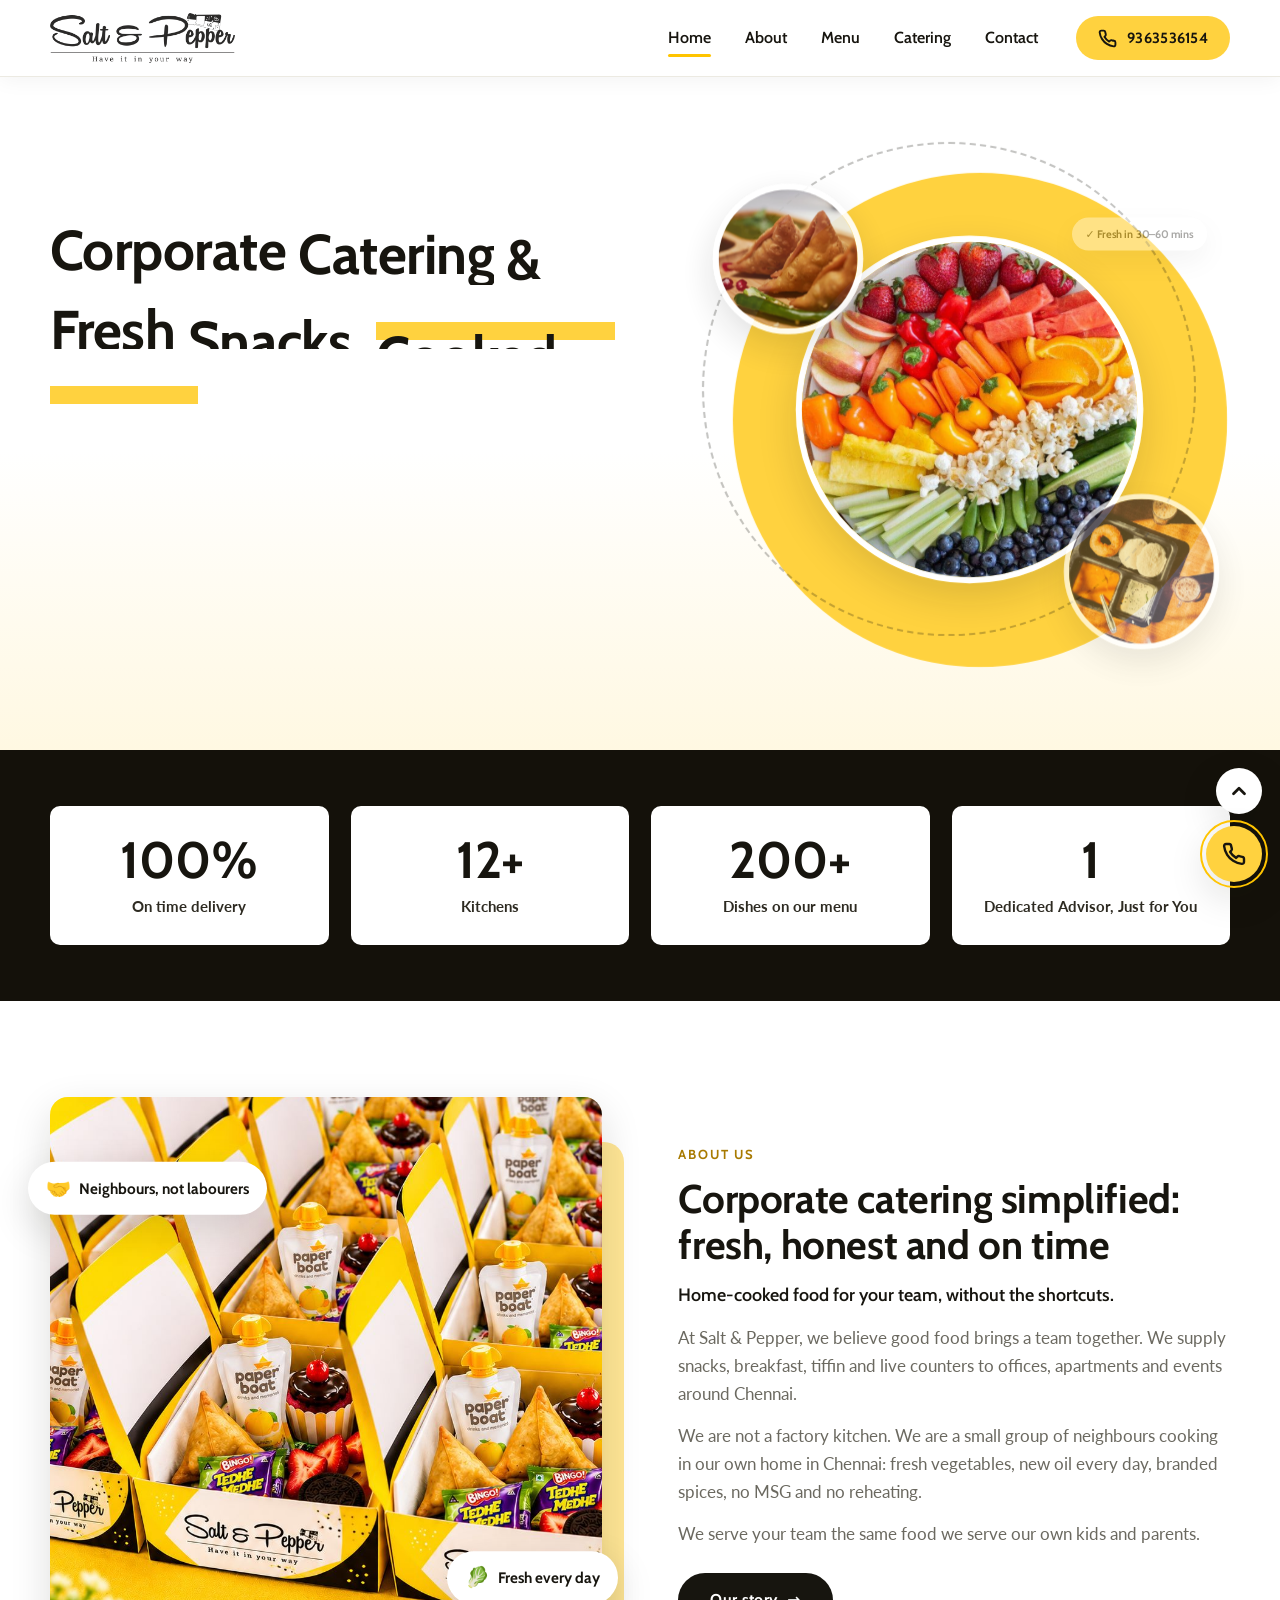
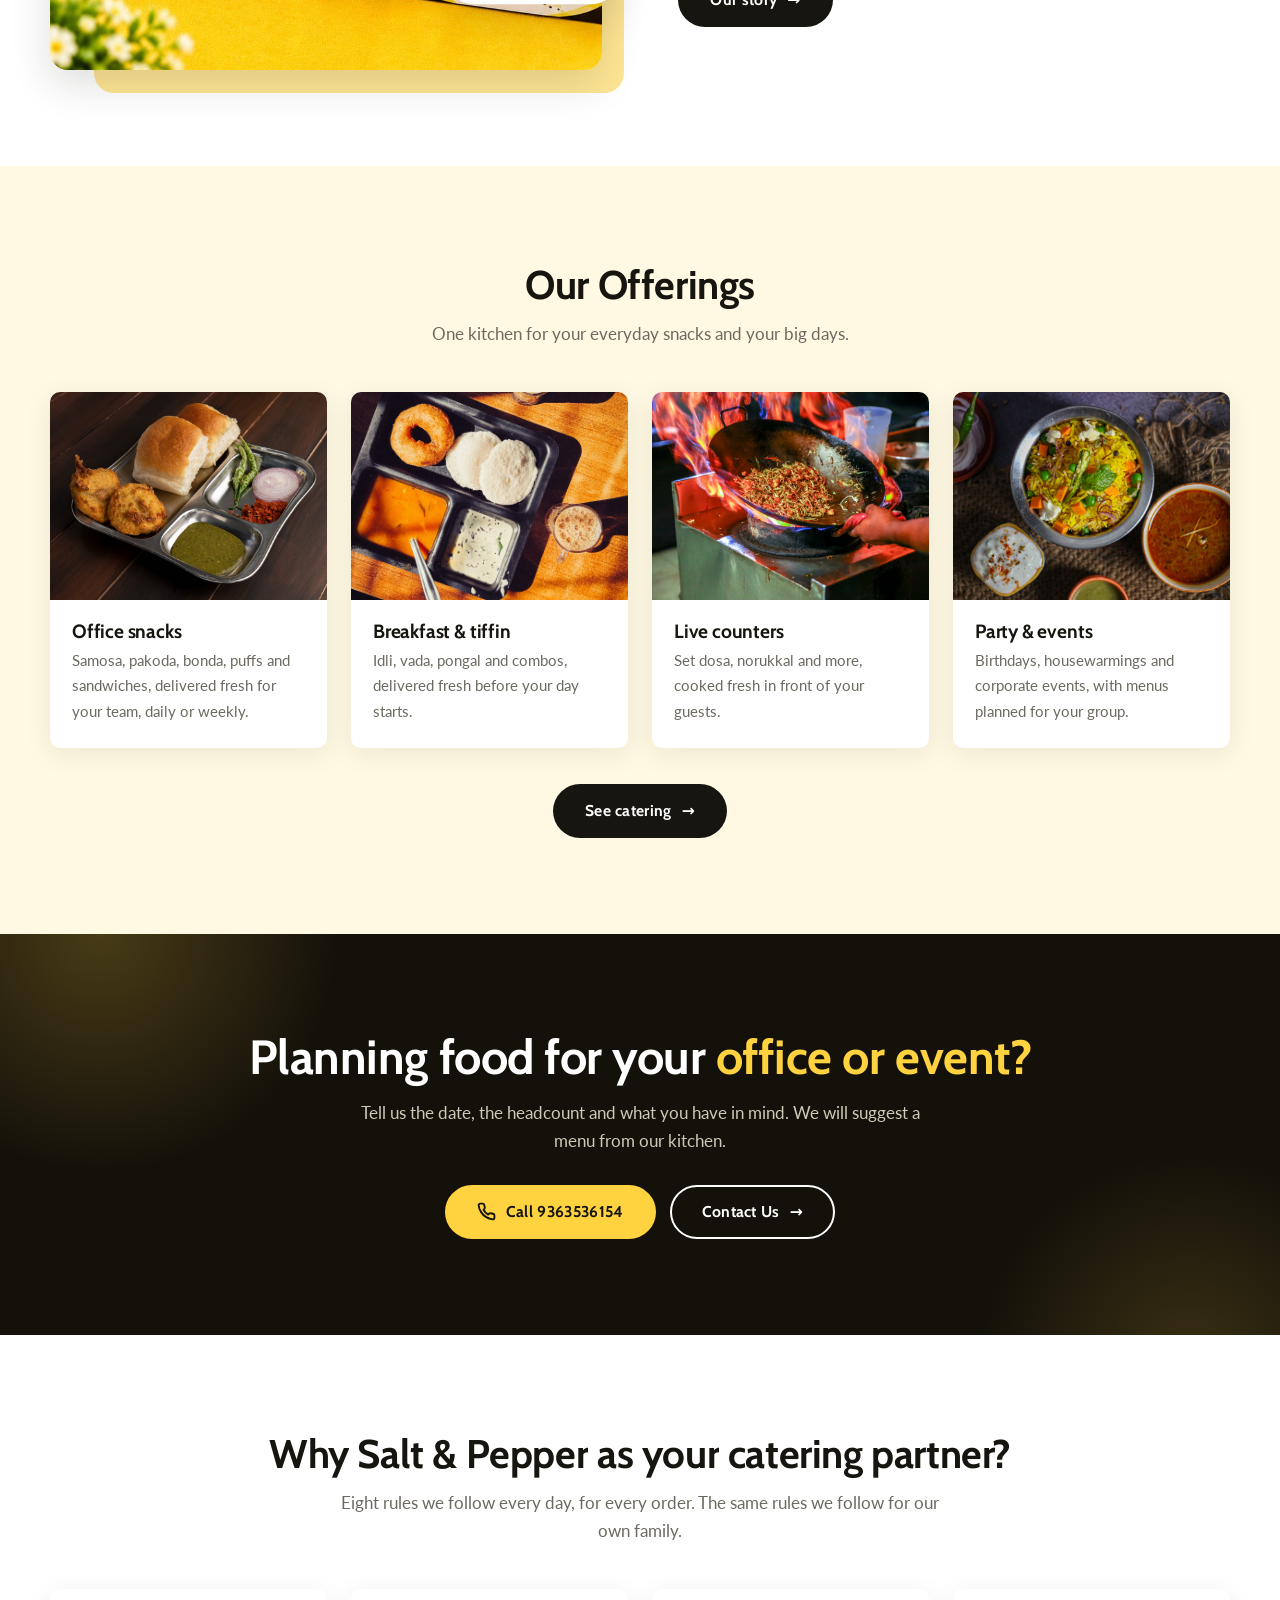
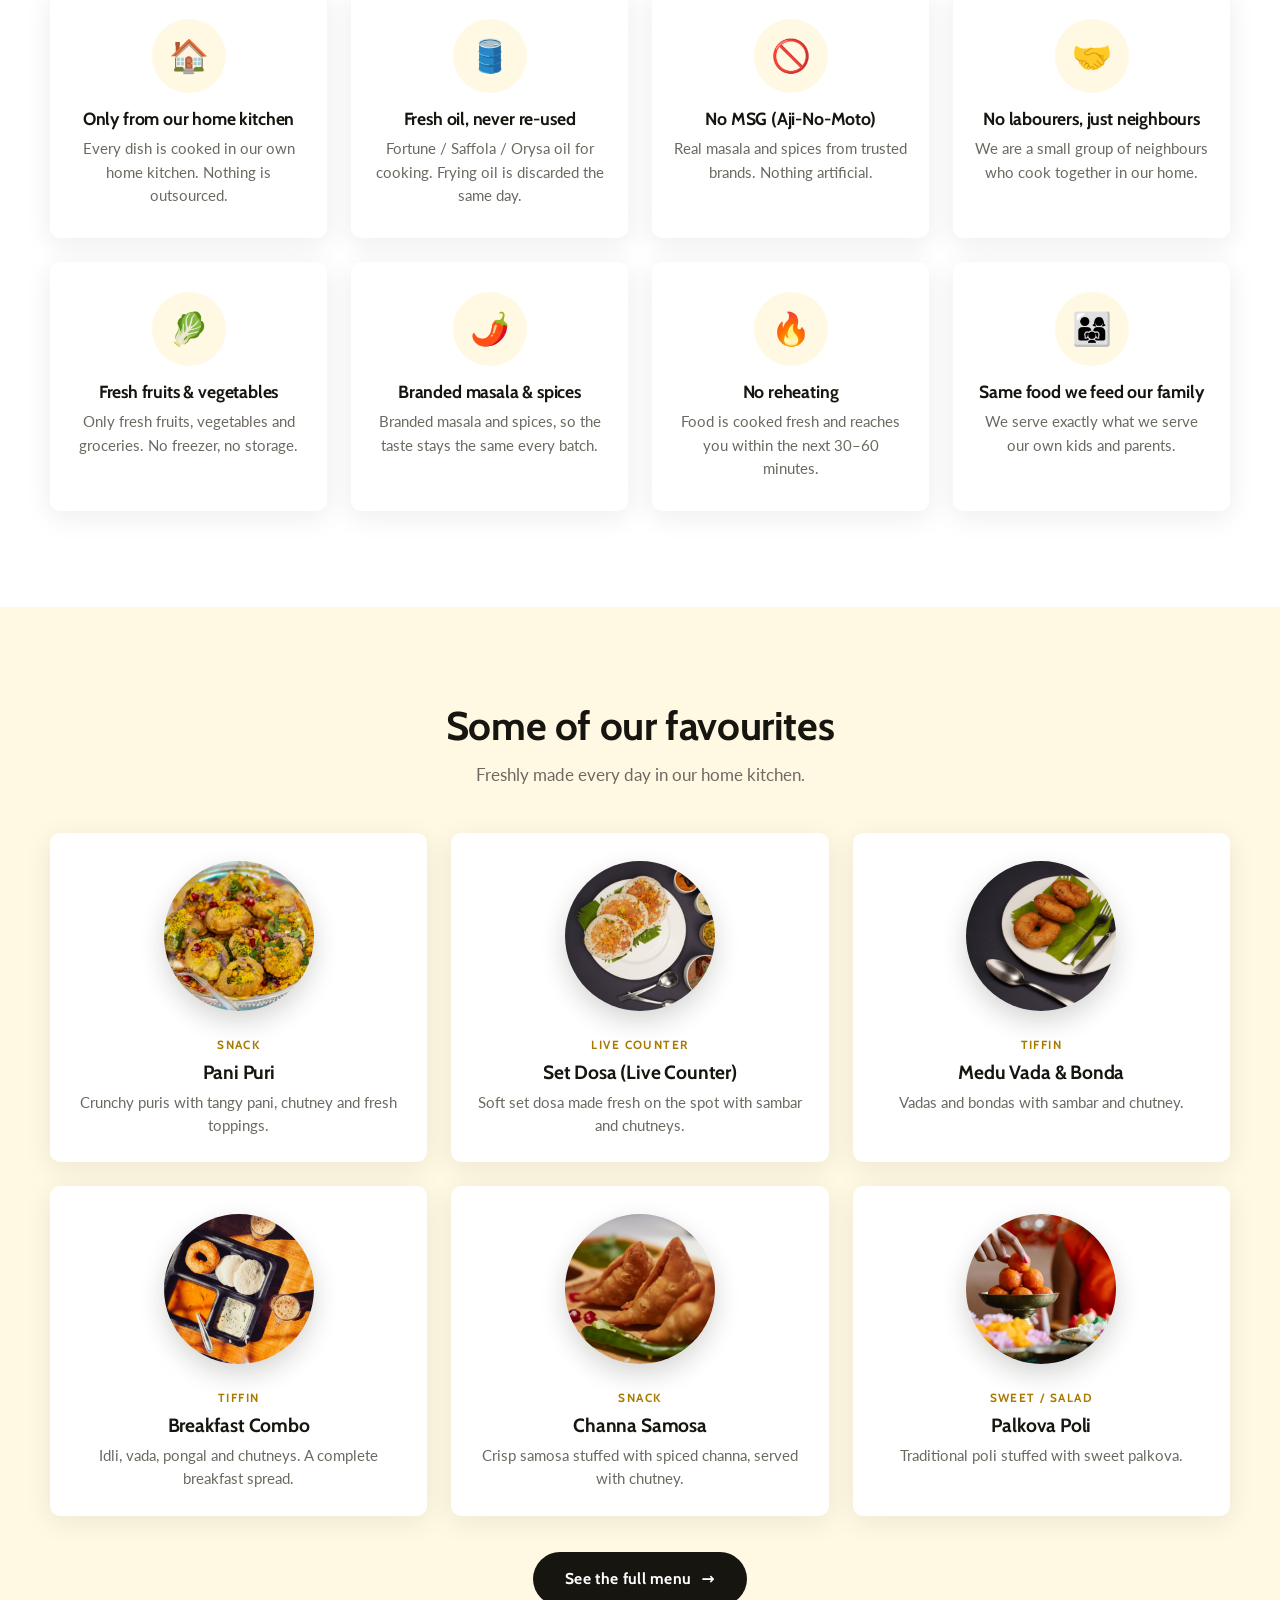
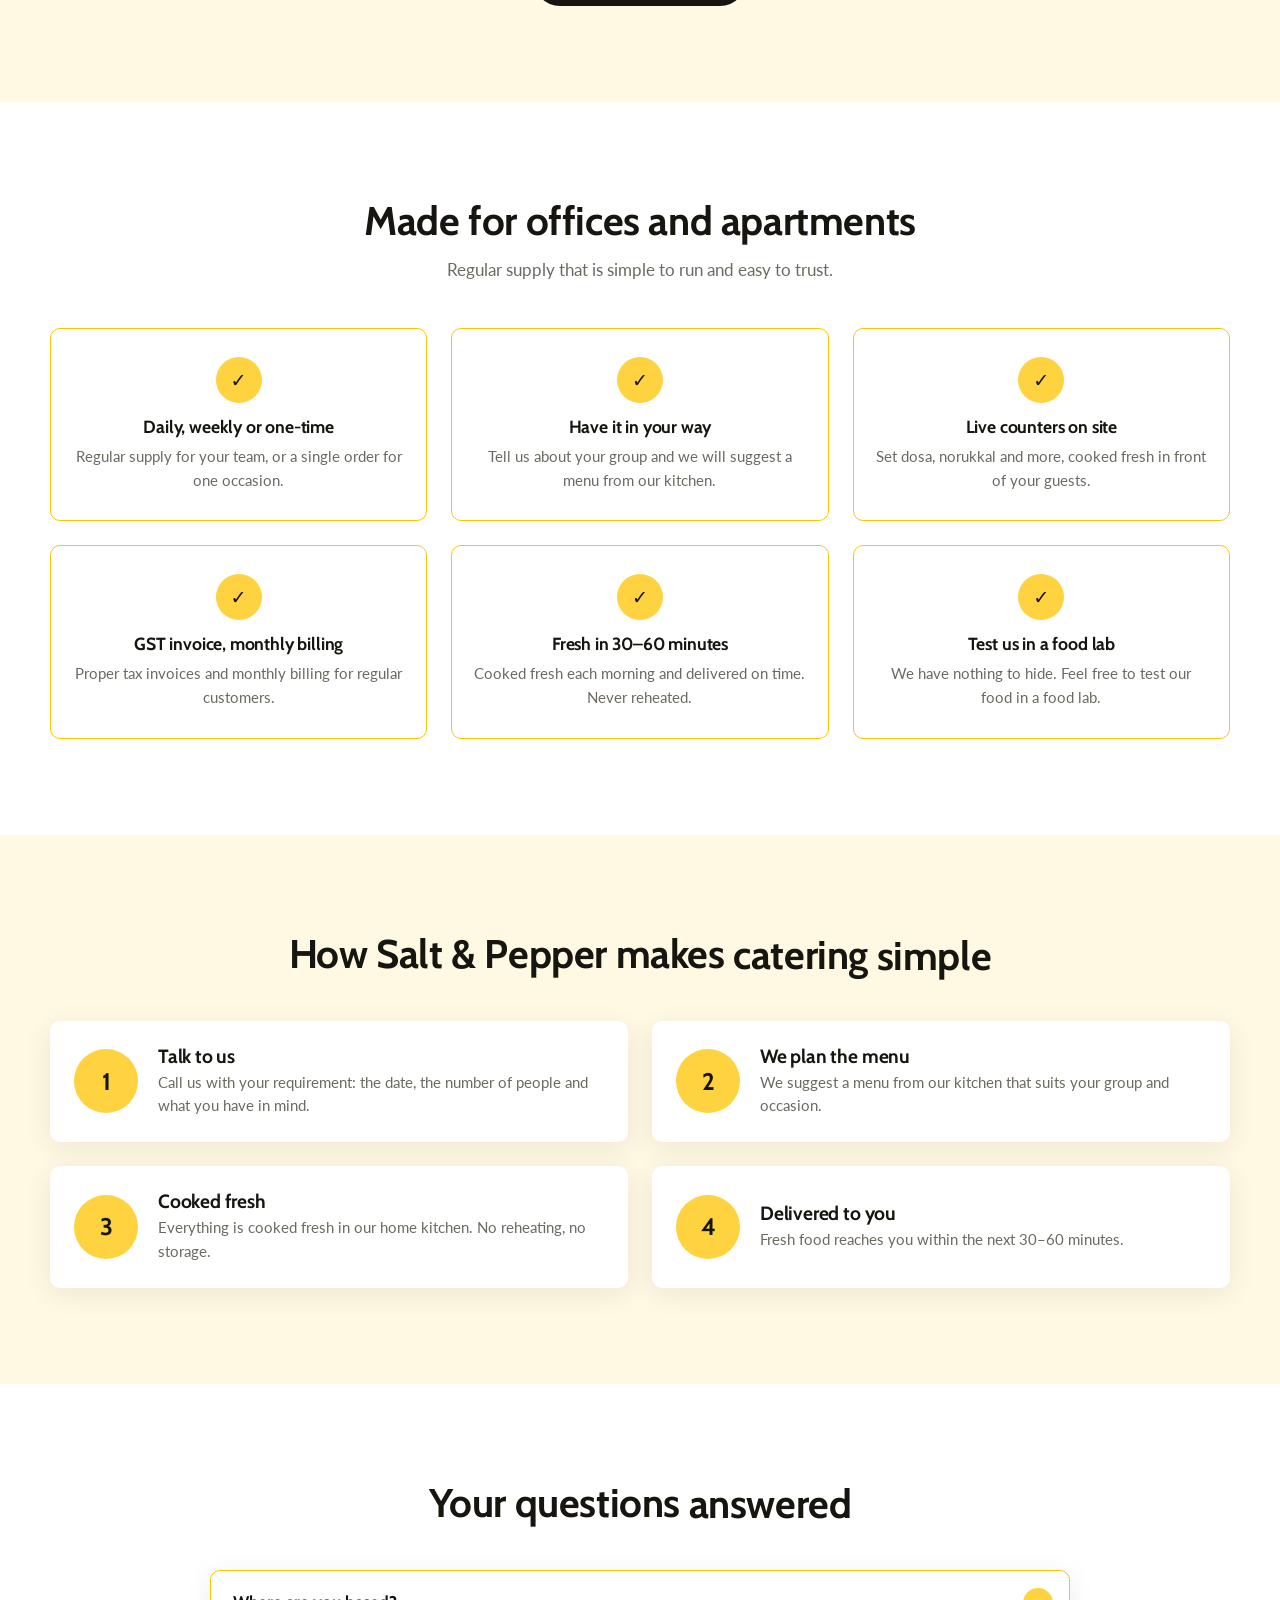
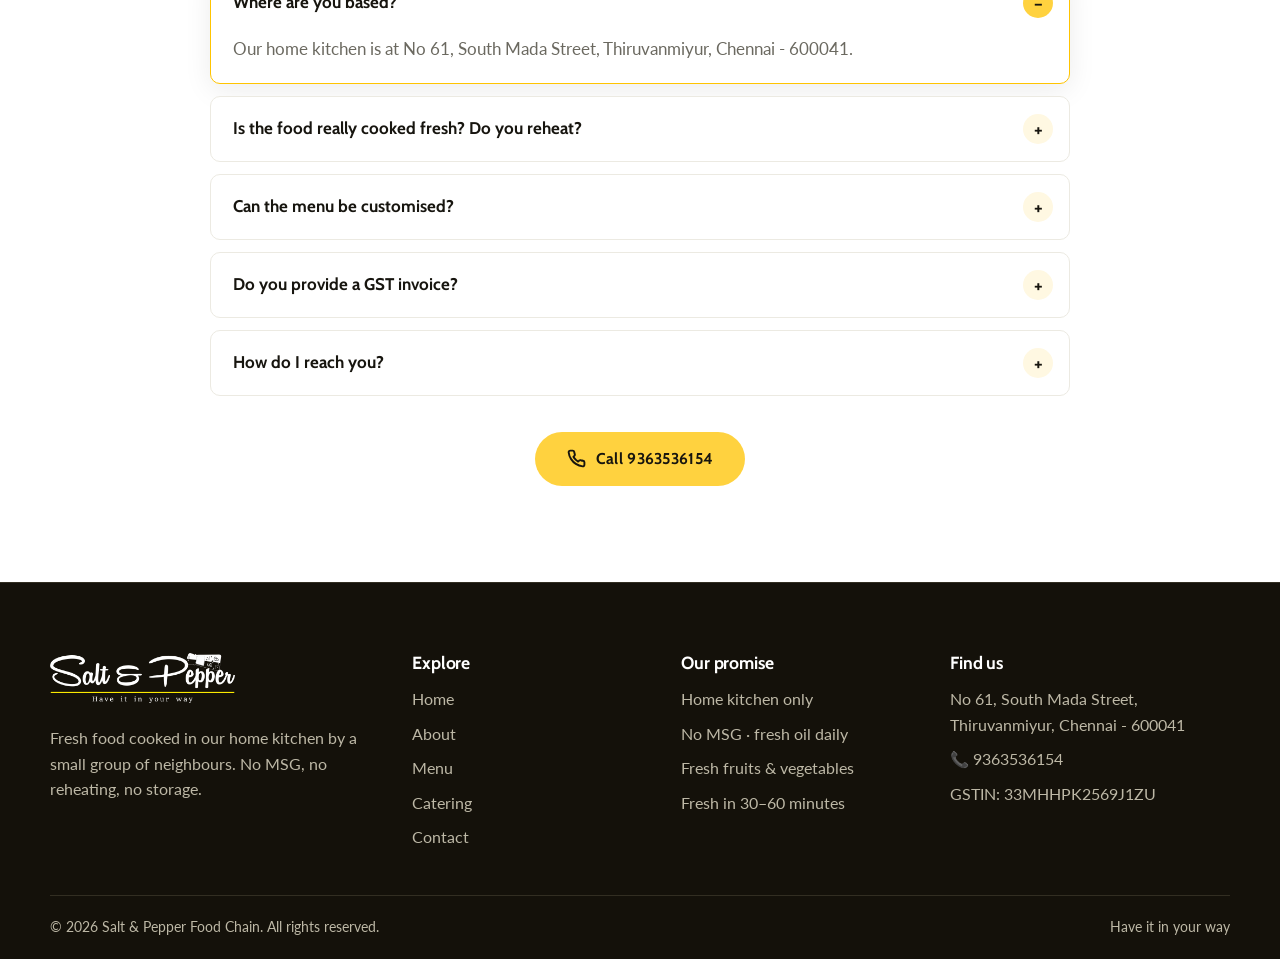
==== commit b3d6a66a: "Client feedback: sticky header, Chennai wording, new stats, photos and white footer logo - Header st" ====
--- a/index.html
+++ b/index.html
@@ -4,11 +4,11 @@
 <meta charset="utf-8">
 <meta name="viewport" content="width=device-width,initial-scale=1">
 <title>Salt &amp; Pepper Food Chain | Corporate catering &amp; fresh home-kitchen snacks in Chennai</title>
-<meta name="description" content="Corporate catering, office snacks, tiffin and live counters from a home kitchen in Thiruvanmiyur, Chennai. No MSG, no reheating, fresh in 30–60 minutes.">
+<meta name="description" content="Corporate catering, office snacks, tiffin and live counters from a home kitchen in Chennai. No MSG, no reheating, fresh in 30–60 minutes.">
 <meta name="theme-color" content="#ffffff">
 <meta property="og:type" content="website">
 <meta property="og:title" content="Salt &amp; Pepper Food Chain | Corporate catering &amp; fresh home-kitchen snacks in Chennai">
-<meta property="og:description" content="Corporate catering, office snacks, tiffin and live counters from a home kitchen in Thiruvanmiyur, Chennai. No MSG, no reheating, fresh in 30–60 minutes.">
+<meta property="og:description" content="Corporate catering, office snacks, tiffin and live counters from a home kitchen in Chennai. No MSG, no reheating, fresh in 30–60 minutes.">
 <meta property="og:image" content="assets/img/p03.jpg">
 <link rel="icon" href="assets/img/logo.png">
 <link rel="preconnect" href="https://fonts.googleapis.com">
@@ -34,17 +34,17 @@
 <section class="hero">
   <div class="wrap">
     <div>
-      <span class="pill hero-in">📍 Home kitchen · Thiruvanmiyur, Chennai</span>
+      <span class="pill hero-in">📍 Home kitchen · Chennai</span>
       <h1>Corporate Catering &amp; Fresh Snacks, <em>Cooked at Home</em></h1>
       <p class="lead hero-in">Daily snacks, breakfast, tiffin and event catering for offices and apartments in Chennai. Cooked fresh by a small group of neighbours and delivered within 30–60 minutes.</p>
       <div class="cta hero-in"><a class="btn btn-y" href="contact.html">Contact Us <span class="arr">→</span></a><a class="btn btn-white" href="tel:+919363536154"><svg viewBox="0 0 24 24" fill="none" stroke="currentColor" stroke-width="2.4" stroke-linecap="round" stroke-linejoin="round" aria-hidden="true"><path d="M22 16.9v3a2 2 0 0 1-2.2 2 19.8 19.8 0 0 1-8.6-3.1 19.5 19.5 0 0 1-6-6A19.8 19.8 0 0 1 2.1 4.2 2 2 0 0 1 4.1 2h3a2 2 0 0 1 2 1.7c.1 1 .4 1.9.7 2.8a2 2 0 0 1-.5 2.1L8.1 9.9a16 16 0 0 0 6 6l1.3-1.3a2 2 0 0 1 2.1-.4c.9.3 1.8.6 2.8.7a2 2 0 0 1 1.7 2z"/></svg>Call 9363536154</a></div>
       <div class="trust hero-in"><span class="pill">🚫 No MSG</span><span class="pill">🔥 No reheating</span><span class="pill">🧾 GST invoice</span></div>
     </div>
-    <div class="art" role="img" aria-label="Breakfast combo, samosas and set dosa from our kitchen">
+    <div class="art" role="img" aria-label="Fresh fruit platter, samosas and breakfast combo from our kitchen">
       <div class="blob"></div><div class="ring"></div>
-      <img class="a1" src="assets/img/r_combo.jpg" alt="" fetchpriority="high">
+      <img class="a1" src="assets/img/hero_platter.jpg" alt="" fetchpriority="high">
       <img class="a2" src="assets/img/r_samosa.jpg" alt="">
-      <img class="a3" src="assets/img/r_dosa.jpg" alt="">
+      <img class="a3" src="assets/img/r_combo.jpg" alt="">
       <span class="chip c1">✓ Fresh in 30–60 mins</span>
       <span class="chip c2">🏠 Home kitchen</span>
     </div>
@@ -52,21 +52,21 @@
 </section>
 
 <section class="stats" aria-label="Salt &amp; Pepper in numbers"><div class="wrap sgrid">
-  <div class="stat rv"><b data-count="100" data-suffix="%">100%</b><span>Home-kitchen cooked</span></div>
-  <div class="stat rv d1"><b>0</b><span>MSG &amp; re-used oil</span></div>
-  <div class="stat rv d2"><b>30–60</b><span>Minutes to your table</span></div>
-  <div class="stat rv d3"><b data-count="22" data-suffix="+">22+</b><span>Dishes on our menu</span></div>
+  <div class="stat rv"><b data-count="100" data-suffix="%">100%</b><span>On time delivery</span></div>
+  <div class="stat rv d1"><b data-count="12" data-suffix="+">12+</b><span>Kitchens</span></div>
+  <div class="stat rv d2"><b data-count="200" data-suffix="+">200+</b><span>Dishes on our menu</span></div>
+  <div class="stat rv d3"><b data-count="1">1</b><span>Dedicated Advisor, Just for You</span></div>
 </div></section>
 
 <section id="about-section">
   <div class="wrap split">
-    <div class="imgbox rv"><div class="main"><img src="assets/img/p02.jpg" alt="Home-style thali on a steel tray" loading="lazy"></div><div class="float f1"><span class="e">🤝</span>Neighbours, not labourers</div><div class="float f2"><span class="e">🥬</span>Fresh every day</div></div>
+    <div class="imgbox rv"><div class="main"><img src="assets/img/snack_boxes.jpg" alt="Salt &amp; Pepper snack boxes ready for an office order" loading="lazy"></div><div class="float f1"><span class="e">🤝</span>Neighbours, not labourers</div><div class="float f2"><span class="e">🥬</span>Fresh every day</div></div>
     <div class="rv d2">
       <span class="eyebrow">About us</span>
       <h2 class="splt">Corporate catering simplified: fresh, honest and on time</h2>
       <p class="sub">Home-cooked food for your team, without the shortcuts.</p>
       <p class="lead">At Salt &amp; Pepper, we believe good food brings a team together. We supply snacks, breakfast, tiffin and live counters to offices, apartments and events around Chennai.</p>
-      <p class="lead">We are not a factory kitchen. We are a small group of neighbours cooking in our own home in Thiruvanmiyur: fresh vegetables, new oil every day, branded spices, no MSG and no reheating.</p>
+      <p class="lead">We are not a factory kitchen. We are a small group of neighbours cooking in our own home in Chennai: fresh vegetables, new oil every day, branded spices, no MSG and no reheating.</p>
       <p class="lead">We serve your team the same food we serve our own kids and parents.</p>
       <p style="margin-top:26px"><a class="btn btn-dark" href="about.html">Our story <span class="arr">→</span></a></p>
     </div>
@@ -155,7 +155,7 @@
 <footer class="site">
 <div class="wrap">
   <div class="fcols">
-    <div><div class="flogo"><img src="assets/img/logo.png" alt="Salt &amp; Pepper" width="160" height="54"></div>
+    <div><div class="flogo"><img src="assets/img/logo-white.png" alt="Salt &amp; Pepper" width="160" height="54"></div>
       <p>Fresh food cooked in our home kitchen by a small group of neighbours. No MSG, no reheating, no storage.</p></div>
     <div><h4>Explore</h4><ul><li><a href="index.html">Home</a></li><li><a href="about.html">About</a></li><li><a href="menu.html">Menu</a></li><li><a href="catering.html">Catering</a></li><li><a href="contact.html">Contact</a></li></ul></div>
     <div><h4>Our promise</h4><ul><li>Home kitchen only</li><li>No MSG · fresh oil daily</li><li>Fresh fruits &amp; vegetables</li><li>Fresh in 30–60 minutes</li></ul></div>
--- a/assets/css/style.css
+++ b/assets/css/style.css
@@ -322,7 +322,7 @@
 .fcols h4{color:#fff;font-size:1.1rem;margin-bottom:14px}
 .fcols ul{list-style:none;display:grid;gap:9px}
 .fcols a{text-decoration:none}.fcols a:hover{color:var(--y)}
-.flogo{background:#fff;display:inline-block;padding:10px 16px;border-radius:12px;margin-bottom:16px}
+.flogo{display:inline-block;margin-bottom:16px}
 .flogo img{height:50px;width:auto}
 .fbot{margin-top:44px;padding:20px 0;border-top:1px solid #322e22;display:flex;justify-content:space-between;gap:10px;flex-wrap:wrap;font-size:.86rem}
 @media(max-width:900px){.fcols{grid-template-columns:1fr 1fr}}
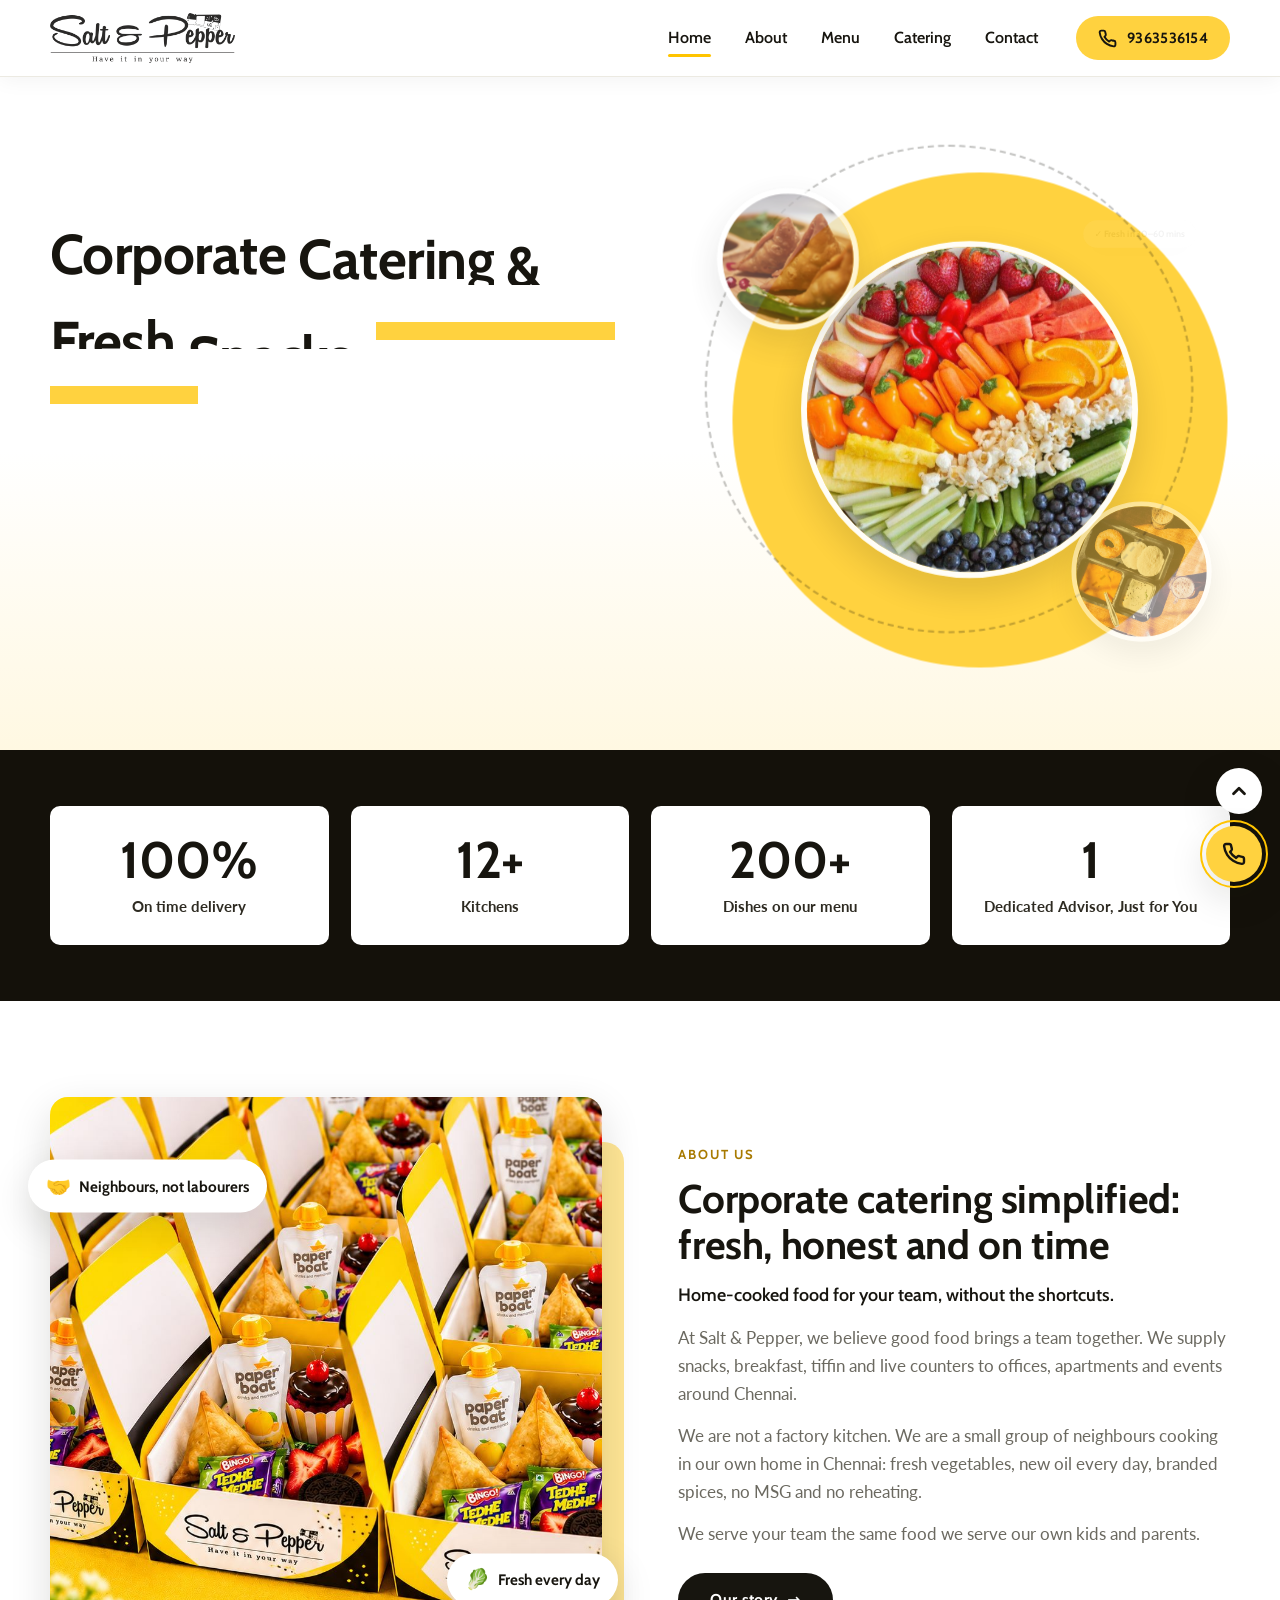
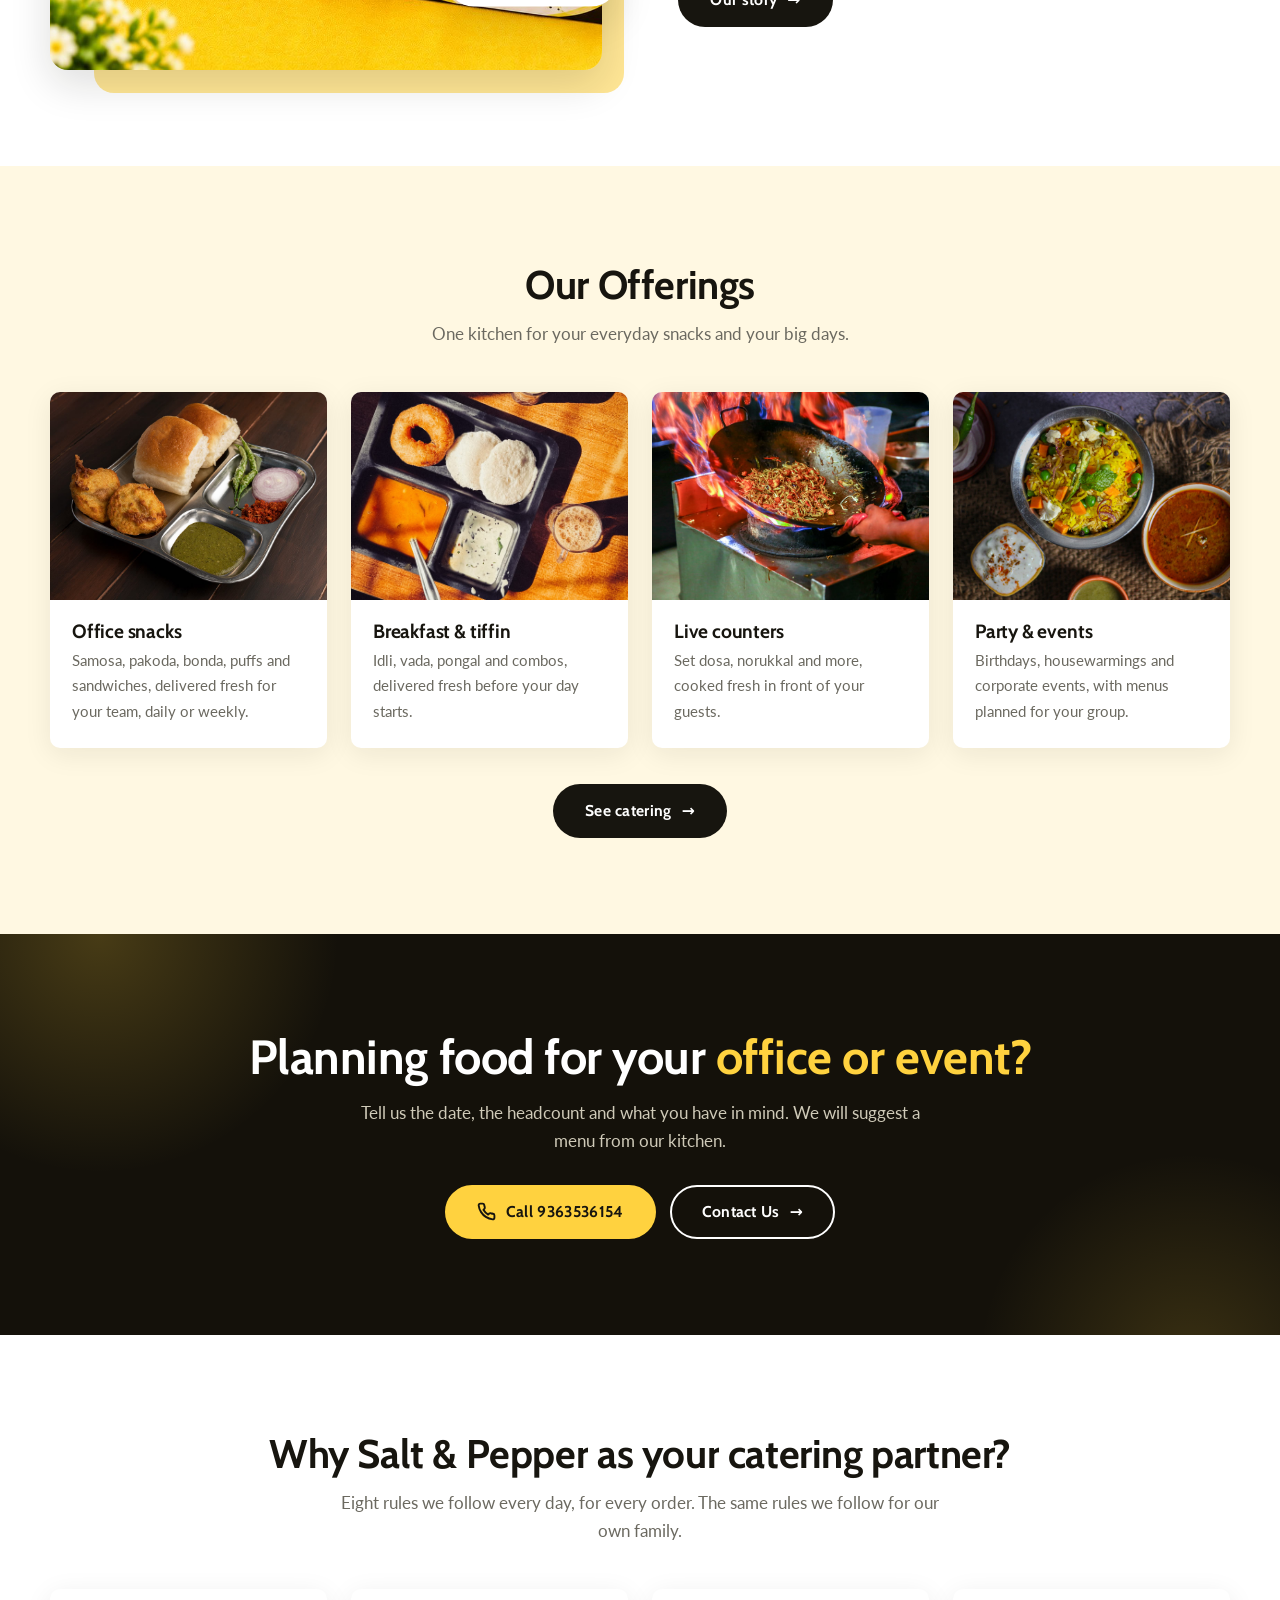
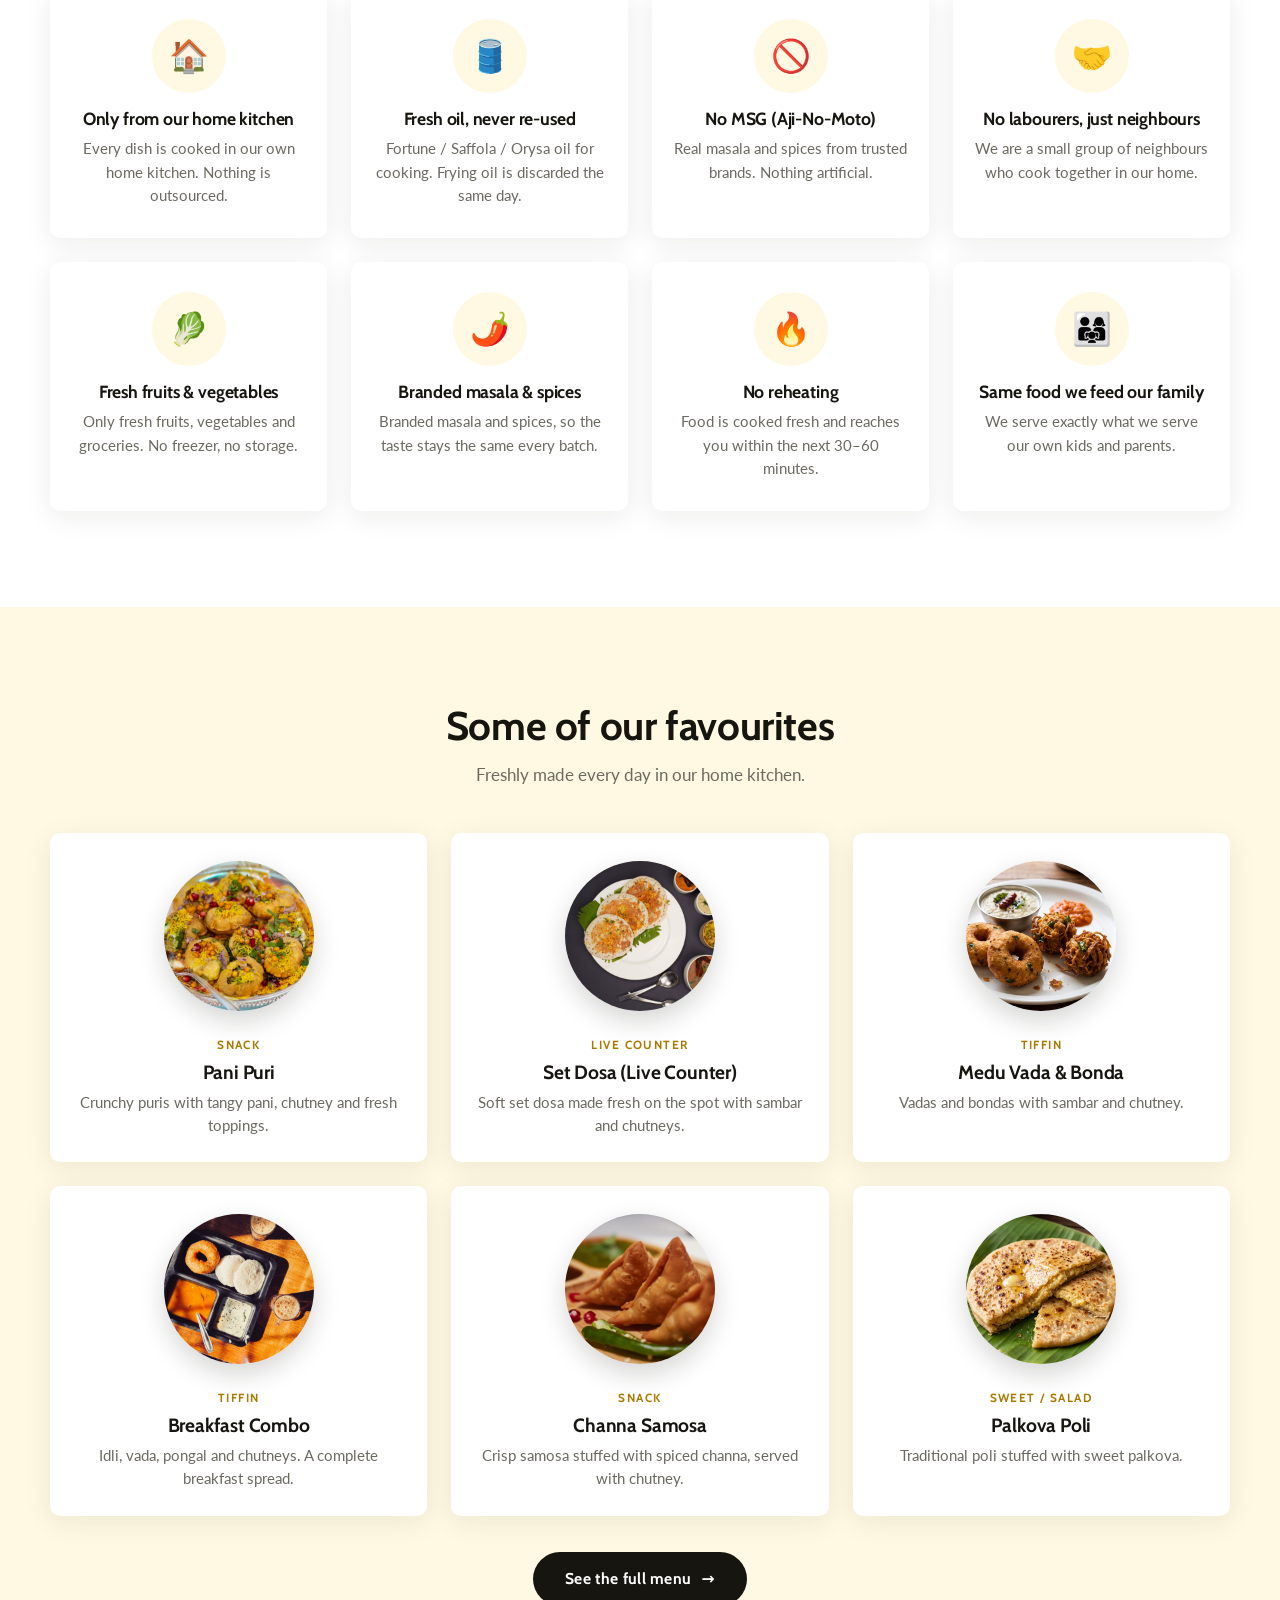
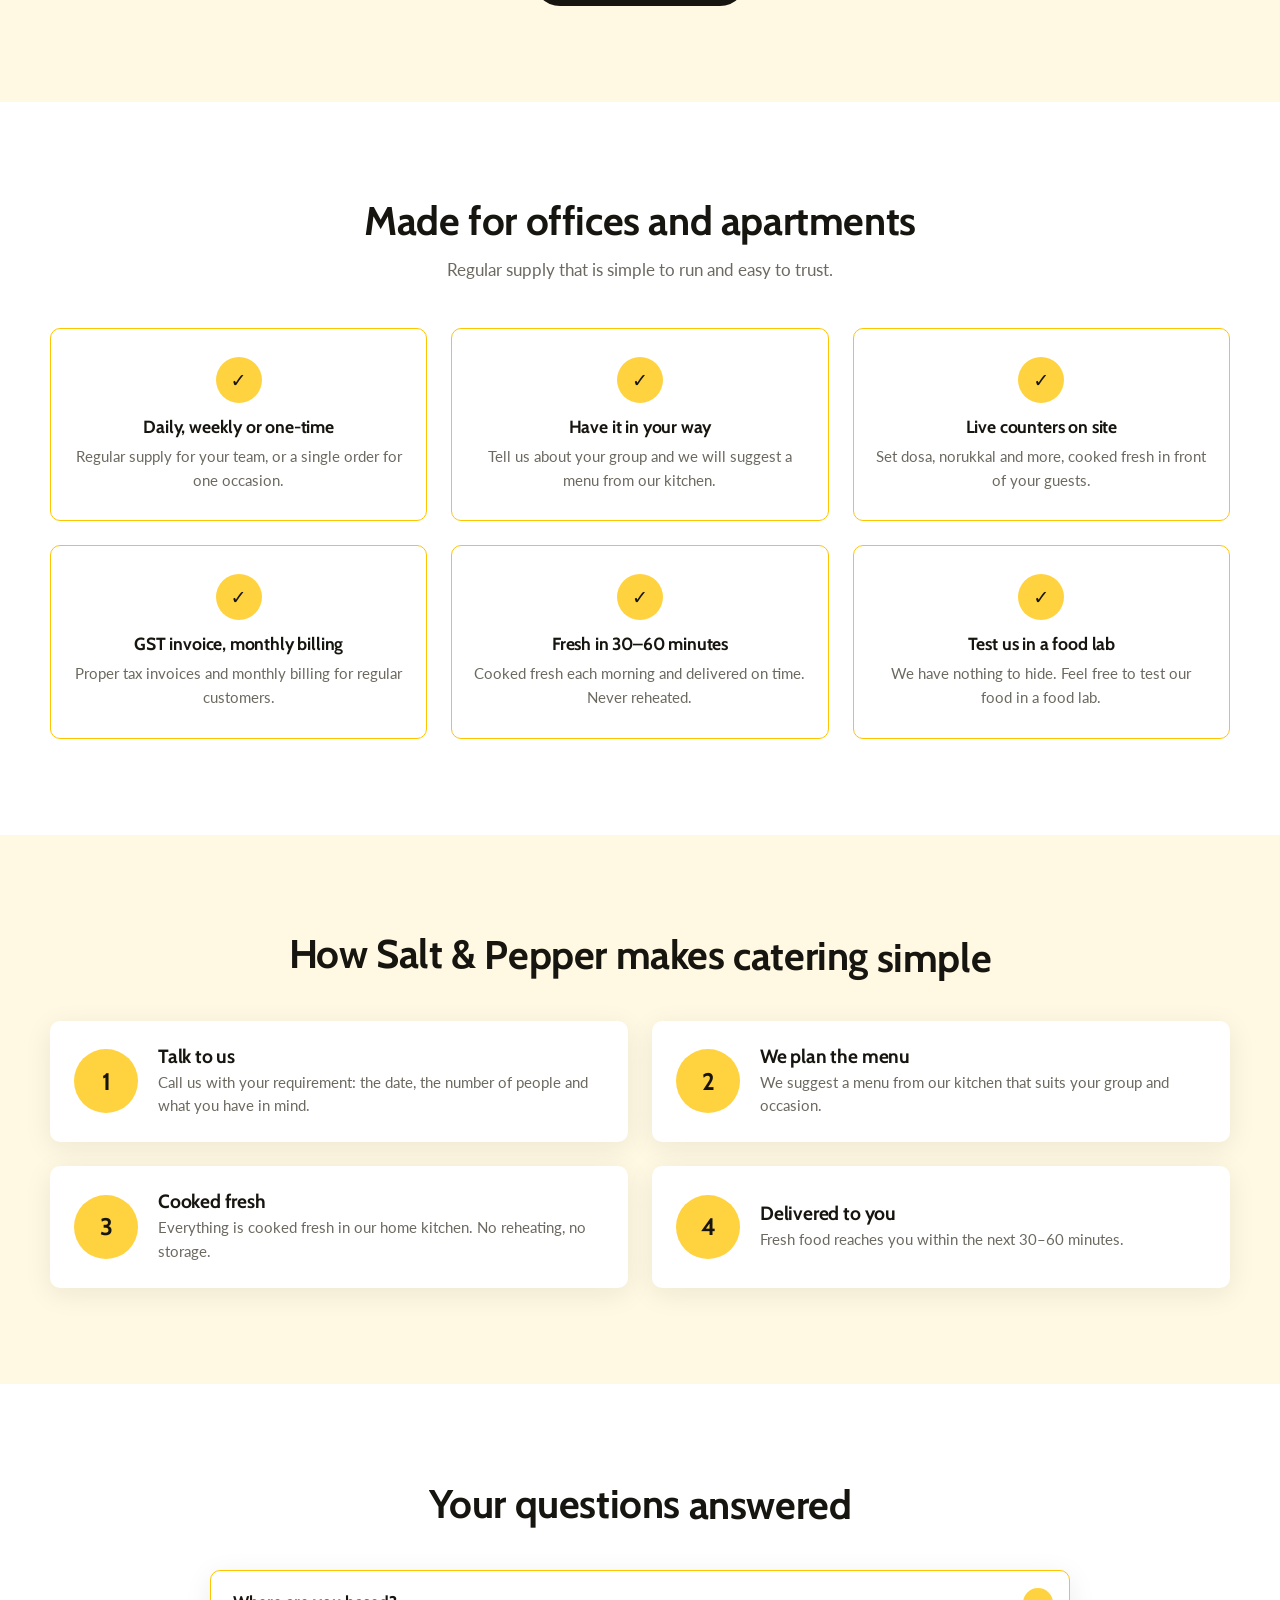
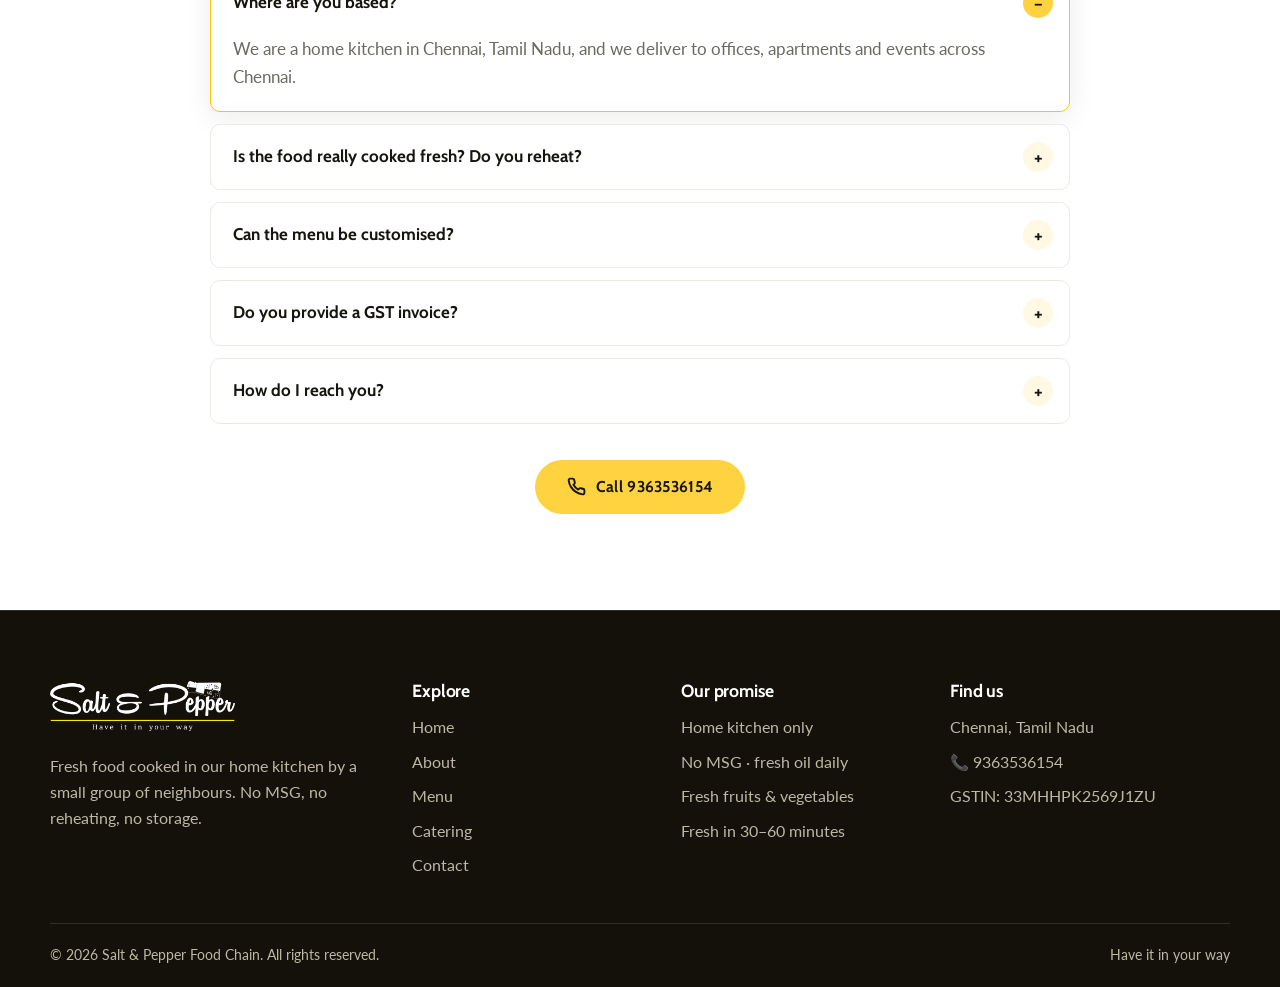
==== commit 94346ef8: "Menu photos for every dish; address is Chennai, Tamil Nadu everywhere - 31 new dish photos (resized " ====
--- a/index.html
+++ b/index.html
@@ -16,7 +16,7 @@
 <link href="https://fonts.googleapis.com/css2?family=Cabin:wght@500;600;700&family=Lato:wght@400;700;900&display=swap" rel="stylesheet">
 <link rel="stylesheet" href="assets/css/style.css">
 <script>document.documentElement.classList.add('js');window.__spFail=setTimeout(function(){document.documentElement.classList.remove('js')},6000);</script>
-<script type="application/ld+json">{"@context":"https://schema.org","@type":"FoodEstablishment","name":"Salt & Pepper Food Chain","slogan":"Have it in your way","telephone":"+919363536154","image":"assets/img/logo.png","servesCuisine":["South Indian","Indian snacks"],"address":{"@type":"PostalAddress","streetAddress":"No 61, South Mada Street, Thiruvanmiyur","addressLocality":"Chennai","postalCode":"600041","addressCountry":"IN"}}</script>
+<script type="application/ld+json">{"@context":"https://schema.org","@type":"FoodEstablishment","name":"Salt & Pepper Food Chain","slogan":"Have it in your way","telephone":"+919363536154","image":"assets/img/logo.png","servesCuisine":["South Indian","Indian snacks"],"address":{"@type":"PostalAddress","addressLocality":"Chennai","addressRegion":"Tamil Nadu","addressCountry":"IN"},"areaServed":"Chennai"}</script>
 </head>
 <body>
 <a class="skip" href="#main">Skip to content</a>
@@ -28,7 +28,7 @@
   <a class="btn btn-y btn-sm" href="tel:+919363536154"><svg viewBox="0 0 24 24" fill="none" stroke="currentColor" stroke-width="2.4" stroke-linecap="round" stroke-linejoin="round" aria-hidden="true"><path d="M22 16.9v3a2 2 0 0 1-2.2 2 19.8 19.8 0 0 1-8.6-3.1 19.5 19.5 0 0 1-6-6A19.8 19.8 0 0 1 2.1 4.2 2 2 0 0 1 4.1 2h3a2 2 0 0 1 2 1.7c.1 1 .4 1.9.7 2.8a2 2 0 0 1-.5 2.1L8.1 9.9a16 16 0 0 0 6 6l1.3-1.3a2 2 0 0 1 2.1-.4c.9.3 1.8.6 2.8.7a2 2 0 0 1 1.7 2z"/></svg>9363536154</a>
   <button class="burger" type="button" aria-expanded="false" aria-controls="mmenu" aria-label="Open menu"><i></i><i></i><i></i></button>
 </div></header>
-<div class="mmenu" id="mmenu"><a class="big" href="index.html" aria-current="page">Home</a><a class="big" href="about.html">About</a><a class="big" href="menu.html">Menu</a><a class="big" href="catering.html">Catering</a><a class="big" href="contact.html">Contact</a><div class="mfoot"><span>📍 No 61, South Mada Street, Thiruvanmiyur, Chennai - 600041</span><a href="tel:+919363536154">📞 9363536154</a></div></div>
+<div class="mmenu" id="mmenu"><a class="big" href="index.html" aria-current="page">Home</a><a class="big" href="about.html">About</a><a class="big" href="menu.html">Menu</a><a class="big" href="catering.html">Catering</a><a class="big" href="contact.html">Contact</a><div class="mfoot"><span>📍 Chennai, Tamil Nadu</span><a href="tel:+919363536154">📞 9363536154</a></div></div>
 <main id="main">
 
 <section class="hero">
@@ -142,7 +142,7 @@
   <div class="wrap">
     <div class="sec-head center"><h2 class="splt">Your questions answered</h2></div>
     <div class="faq rv">
-      <details open><summary>Where are you based?</summary><p>Our home kitchen is at No 61, South Mada Street, Thiruvanmiyur, Chennai - 600041.</p></details>
+      <details open><summary>Where are you based?</summary><p>We are a home kitchen in Chennai, Tamil Nadu, and we deliver to offices, apartments and events across Chennai.</p></details>
       <details><summary>Is the food really cooked fresh? Do you reheat?</summary><p>No reheating, ever. Food is cooked fresh and reaches you within 30–60 minutes. We do not use MSG and never re-use frying oil.</p></details>
       <details><summary>Can the menu be customised?</summary><p>Yes. Tell us about your group and occasion and we will suggest a menu from our kitchen.</p></details>
       <details><summary>Do you provide a GST invoice?</summary><p>Yes. We provide proper tax invoices (GSTIN 33MHHPK2569J1ZU) and monthly billing for regular customers.</p></details>
@@ -159,7 +159,7 @@
       <p>Fresh food cooked in our home kitchen by a small group of neighbours. No MSG, no reheating, no storage.</p></div>
     <div><h4>Explore</h4><ul><li><a href="index.html">Home</a></li><li><a href="about.html">About</a></li><li><a href="menu.html">Menu</a></li><li><a href="catering.html">Catering</a></li><li><a href="contact.html">Contact</a></li></ul></div>
     <div><h4>Our promise</h4><ul><li>Home kitchen only</li><li>No MSG · fresh oil daily</li><li>Fresh fruits &amp; vegetables</li><li>Fresh in 30–60 minutes</li></ul></div>
-    <div><h4>Find us</h4><ul><li>No 61, South Mada Street, Thiruvanmiyur, Chennai - 600041</li><li>📞 <a href="tel:+919363536154">9363536154</a></li><li>GSTIN: 33MHHPK2569J1ZU</li></ul></div>
+    <div><h4>Find us</h4><ul><li>Chennai, Tamil Nadu</li><li>📞 <a href="tel:+919363536154">9363536154</a></li><li>GSTIN: 33MHHPK2569J1ZU</li></ul></div>
   </div>
   <div class="fmega" aria-hidden="true">Salt &amp; Pepper</div>
   <div class="fbot"><span>© <span id="yr">2026</span> Salt &amp; Pepper Food Chain. All rights reserved.</span><span>Have it in your way</span></div>
